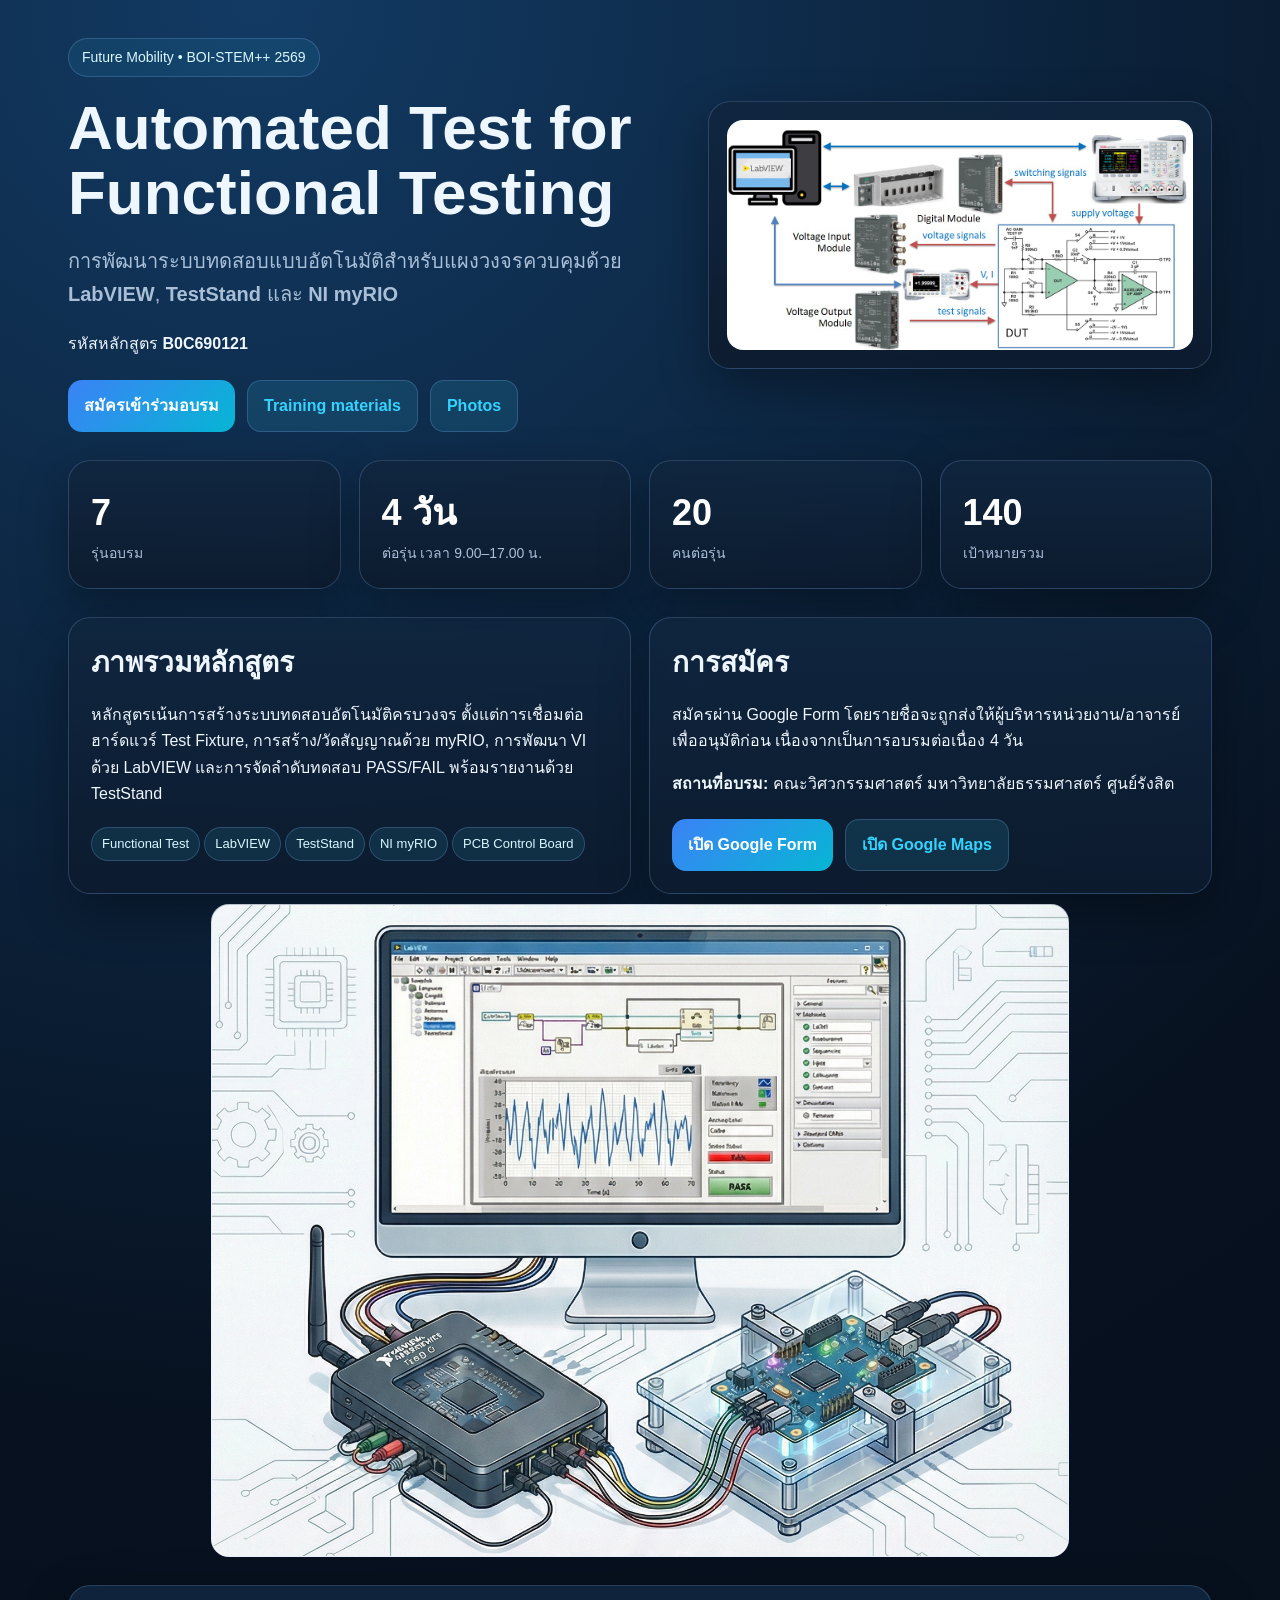
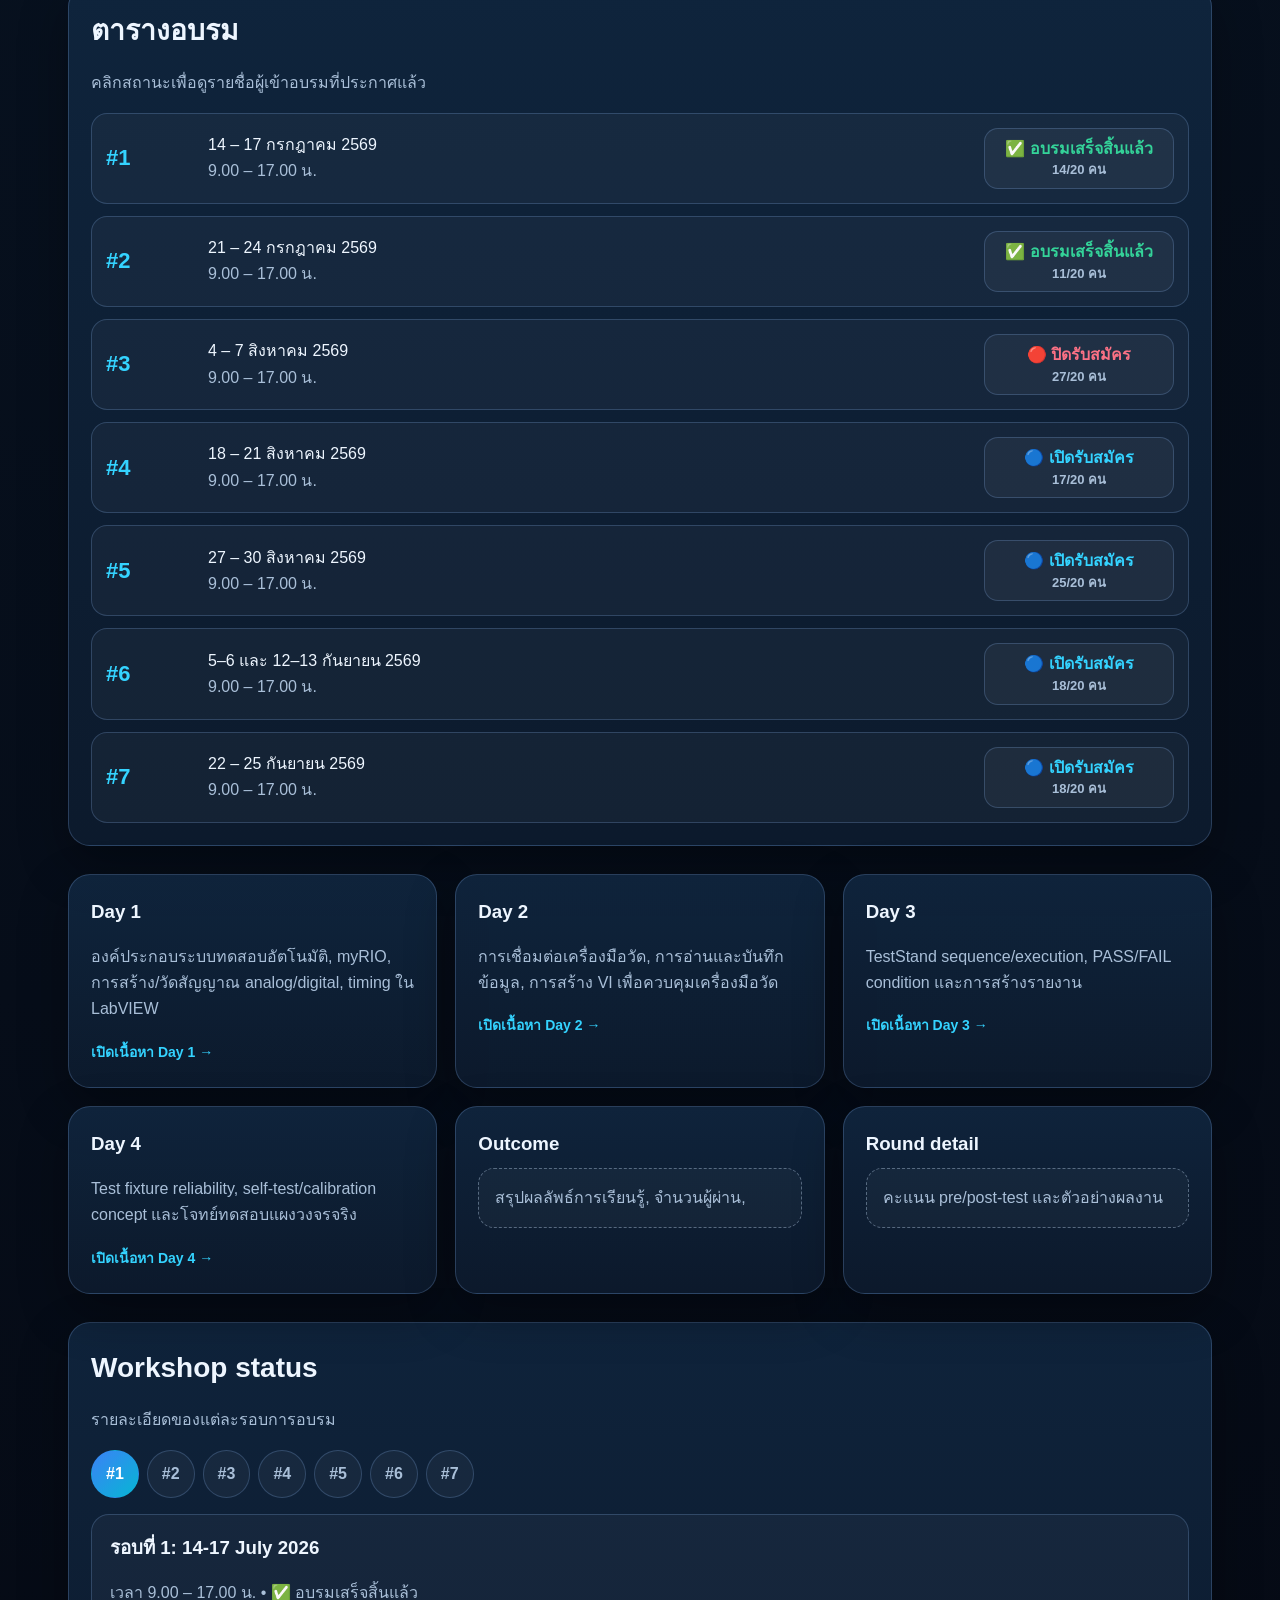
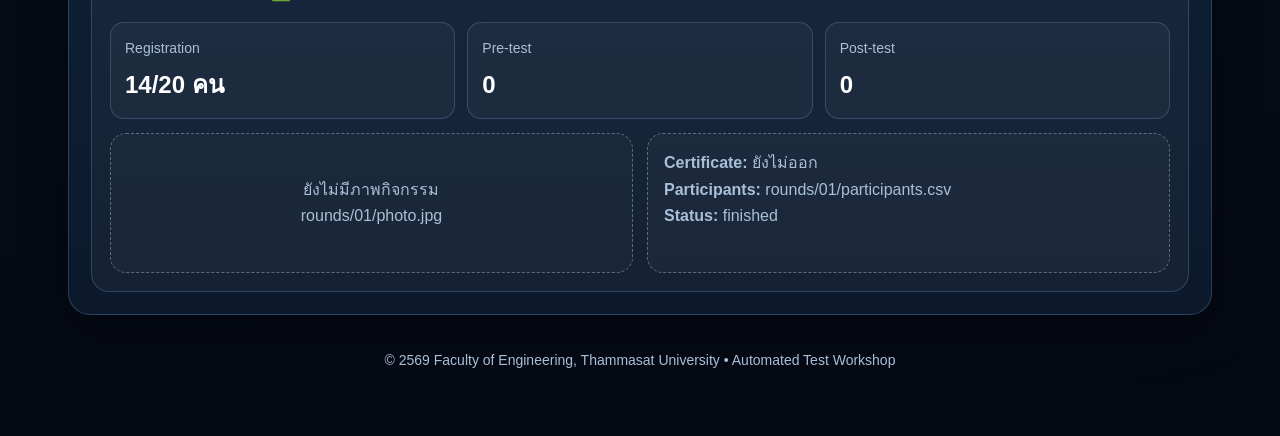
==== index.html @ 7188a6a2 "Update index.html" ====
<!doctype html>
<html lang="th">
<head>
  <meta charset="utf-8" />
  <meta name="viewport" content="width=device-width, initial-scale=1" />
  <title>Automated Test for Functional Testing | Workshop Dashboard</title>
  <meta name="description" content="Dashboard สำหรับรายงานข้อมูลและสถานะกิจกรรมอบรม Development of automated test systems of electronic control boards using LabVIEW, TestStand and myRIO" />
  <style>
    :root{
      --bg:#07111f; --panel:#0d1b2e; --panel2:#10263f; --text:#eef6ff; --muted:#a9bfd8;
      --cyan:#34d3ff; --blue:#3b82f6; --green:#34d399; --yellow:#facc15; --red:#fb7185;
      --line:rgba(148,189,255,.22); --shadow:0 18px 50px rgba(0,0,0,.32); --radius:22px;
    }
    *{box-sizing:border-box} body{margin:0;font-family:"Segoe UI",Tahoma,sans-serif;background:radial-gradient(circle at 20% 0%,#123a63 0,#07111f 38%,#050913 100%);color:var(--text);line-height:1.65}
    a{color:var(--cyan);text-decoration:none} a:hover{text-decoration:underline}
    .wrap{max-width:1180px;margin:auto;padding:28px 18px 64px}.hero{display:grid;grid-template-columns:1.1fr .9fr;gap:24px;align-items:center;margin-top:10px}
    .badge{display:inline-flex;gap:8px;align-items:center;border:1px solid var(--line);background:rgba(52,211,255,.08);border-radius:999px;padding:7px 13px;color:#d9f7ff;font-size:14px}
    h1{font-size:clamp(34px,5vw,62px);line-height:1.05;margin:18px 0 14px}.lead{font-size:20px;color:var(--muted);max-width:760px}.hero-card,.card{background:linear-gradient(180deg,rgba(16,38,63,.92),rgba(13,27,46,.92));border:1px solid var(--line);border-radius:var(--radius);box-shadow:var(--shadow)}
    .hero-card{padding:18px}.hero-card img{width:100%;border-radius:16px;background:white;display:block}.grid{display:grid;gap:18px}.grid-4{grid-template-columns:repeat(4,1fr)}.grid-3{grid-template-columns:repeat(3,1fr)}.grid-2{grid-template-columns:repeat(2,1fr)}
    .section{margin-top:28px}.card{padding:22px}.stat{font-size:36px;font-weight:800;color:white}.label{color:var(--muted);font-size:14px}.tag{display:inline-block;padding:5px 10px;border-radius:999px;background:rgba(52,211,255,.10);border:1px solid var(--line);font-size:13px;color:#d9f7ff;margin:4px 4px 0 0}
    h2{font-size:28px;margin:0 0 14px}h3{margin:0 0 8px}.muted{color:var(--muted)}.btns{display:flex;gap:12px;flex-wrap:wrap;margin-top:22px}.btn{display:inline-flex;align-items:center;gap:8px;padding:12px 16px;border-radius:14px;font-weight:700;border:1px solid var(--line);background:rgba(52,211,255,.12)}.btn.primary{background:linear-gradient(135deg,var(--blue),#06b6d4);color:white;border:0}.btn.disabled{opacity:.55;pointer-events:none}
    table{width:100%;border-collapse:collapse;overflow:hidden;border-radius:16px}th,td{padding:12px 14px;border-bottom:1px solid var(--line);text-align:left;vertical-align:top}th{color:#d9f7ff;background:rgba(52,211,255,.09)}tr:last-child td{border-bottom:0}.status{font-weight:700}.open{color:var(--green)}.soon{color:var(--yellow)}.placeholder{border:1px dashed rgba(169,191,216,.45);border-radius:16px;padding:16px;color:var(--muted);background:rgba(255,255,255,.03)}
    .timeline{display:grid;gap:12px}.round{display:grid;grid-template-columns:88px 1fr auto;gap:14px;align-items:center;padding:14px;border:1px solid var(--line);border-radius:16px;background:rgba(255,255,255,.035)}.round .no{font-size:22px;font-weight:800;color:var(--cyan)}
    .overview-img{width:75%;border-radius:18px;border:1px solid var(--line);background:#fff;display:block;margin:10px auto 18px}.material-card{display:block;color:var(--text);height:100%;transition:.18s ease}.material-card:hover{transform:translateY(-2px);text-decoration:none;border-color:rgba(52,211,255,.55)}.material-card .open-link{font-weight:700;color:var(--cyan);font-size:14px}
    .tabs{margin-top:14px}.tab-buttons{display:flex;gap:8px;flex-wrap:wrap;margin-bottom:16px}.tab-buttons label{cursor:pointer;padding:10px 14px;border:1px solid var(--line);border-radius:999px;background:rgba(255,255,255,.04);font-weight:700;color:var(--muted)}.tab-panel{display:none;border:1px solid var(--line);border-radius:18px;padding:18px;background:rgba(255,255,255,.035)}.tabs input{position:absolute;opacity:0;pointer-events:none}.tabs input:nth-of-type(1):checked~.tab-buttons label:nth-child(1),.tabs input:nth-of-type(2):checked~.tab-buttons label:nth-child(2),.tabs input:nth-of-type(3):checked~.tab-buttons label:nth-child(3),.tabs input:nth-of-type(4):checked~.tab-buttons label:nth-child(4),.tabs input:nth-of-type(5):checked~.tab-buttons label:nth-child(5),.tabs input:nth-of-type(6):checked~.tab-buttons label:nth-child(6),.tabs input:nth-of-type(7):checked~.tab-buttons label:nth-child(7){background:linear-gradient(135deg,var(--blue),#06b6d4);color:white;border-color:transparent}.tabs input:nth-of-type(1):checked~.tab-content .tab-panel:nth-child(1),.tabs input:nth-of-type(2):checked~.tab-content .tab-panel:nth-child(2),.tabs input:nth-of-type(3):checked~.tab-content .tab-panel:nth-child(3),.tabs input:nth-of-type(4):checked~.tab-content .tab-panel:nth-child(4),.tabs input:nth-of-type(5):checked~.tab-content .tab-panel:nth-child(5),.tabs input:nth-of-type(6):checked~.tab-content .tab-panel:nth-child(6),.tabs input:nth-of-type(7):checked~.tab-content .tab-panel:nth-child(7){display:block}.round-media{display:grid;grid-template-columns:1fr 1fr;gap:14px;margin-top:14px}.photo-slot{min-height:140px;border:1px dashed rgba(169,191,216,.45);border-radius:16px;display:flex;align-items:center;justify-content:center;color:var(--muted);background:rgba(255,255,255,.025);text-align:center;padding:12px}@media(max-width:900px){.round-media{grid-template-columns:1fr}}
    footer{margin-top:34px;color:var(--muted);font-size:14px;text-align:center}@media(max-width:900px){.hero,.grid-4,.grid-3,.grid-2{grid-template-columns:1fr}.round{grid-template-columns:1fr}.wrap{padding:18px 14px 48px}}
    .status.clickable{
      cursor:pointer;
      text-decoration:underline;
    }
    .modal{
      display:none;
      position:fixed;
      inset:0;
      background:rgba(0,0,0,.65);
      z-index:9999;
    }
    .modal.show{
      display:flex;
      justify-content:center;
      align-items:center;
    }
    .modal-content{
      width:min(900px,92vw);
      max-height:85vh;
      overflow:auto;
      background:#fff;
      color:#222;
      border-radius:16px;
      padding:24px;
    }
    .modal-close{
      float:right;
      cursor:pointer;
      font-size:28px;
      font-weight:bold;
    }
    #nameTable table{
      width:100%;
      border-collapse:collapse;
    }
    #nameTable th,
    #nameTable td{
      border:1px solid #ddd;
      padding:8px;
    }

    /* ==============================================================
       SECTION: Training schedule status badges
       ============================================================== */
    .schedule-status{
      min-width:190px;
      border:1px solid var(--line);
      border-radius:14px;
      padding:9px 13px;
      background:rgba(255,255,255,.045);
      text-align:center;
      line-height:1.35;
      transition:transform .18s ease,border-color .18s ease,background .18s ease;
    }
    .schedule-status.clickable{
      cursor:pointer;
      text-decoration:none;
    }
    .schedule-status.clickable:hover,
    .schedule-status.clickable:focus-visible{
      transform:translateY(-1px);
      border-color:rgba(52,211,255,.65);
      background:rgba(52,211,255,.09);
      outline:none;
    }
    .schedule-status .status-main{
      display:block;
      font-weight:800;
    }
    .schedule-status .status-count{
      display:block;
      margin-top:2px;
      color:var(--muted);
      font-size:13px;
      font-weight:600;
    }
    .schedule-status[data-status="confirmed"] .status-main{color:var(--green)}
    .schedule-status[data-status="waiting"] .status-main{color:var(--yellow)}
    .schedule-status[data-status="open"] .status-main{color:var(--cyan)}
    .schedule-status[data-status="closed"] .status-main{color:var(--red)}

    /* ==============================================================
       SECTION: Participant list modal
       ============================================================== */
    body.modal-open{overflow:hidden}
    .modal{
      padding:20px;
      backdrop-filter:blur(4px);
    }
    .modal.show{animation:modalFadeIn .16s ease-out}
    .modal-content{
      position:relative;
      width:min(960px,96vw);
      max-height:88vh;
      padding:26px;
      box-shadow:0 24px 70px rgba(0,0,0,.45);
    }
    .modal-close{
      position:absolute;
      top:12px;
      right:18px;
      float:none;
      width:40px;
      height:40px;
      border:0;
      border-radius:50%;
      background:transparent;
      color:#243447;
      line-height:1;
    }
    .modal-close:hover,
    .modal-close:focus-visible{
      background:#edf2f7;
      outline:none;
    }
    .modal-subtitle{
      margin:-8px 50px 18px 0;
      color:#5f6f82;
    }
    .modal-toolbar{
      display:flex;
      justify-content:space-between;
      align-items:center;
      gap:14px;
      margin:0 0 16px;
      flex-wrap:wrap;
    }
    .participant-count{
      font-weight:800;
      color:#17324d;
    }
    #nameSearch{
      width:min(320px,100%);
      border:1px solid #cbd5e1;
      border-radius:10px;
      padding:10px 12px;
      font:inherit;
    }
    #nameSearch:focus{
      border-color:#0ea5e9;
      outline:3px solid rgba(14,165,233,.16);
    }
    .table-scroll{
      overflow:auto;
      border:1px solid #dbe3ec;
      border-radius:12px;
    }
    #nameTable table{min-width:620px}
    #nameTable th{
      position:sticky;
      top:0;
      z-index:1;
      color:#17324d;
      background:#eaf5fb;
    }
    #nameTable tbody tr:nth-child(even){background:#f8fafc}
    #nameTable tbody tr:hover{background:#eef8fd}
    .empty-message,
    .error-message{
      padding:22px;
      border-radius:12px;
      text-align:center;
    }
    .empty-message{background:#f8fafc;color:#64748b}
    .error-message{background:#fff7ed;color:#9a3412}
    .loading-message{padding:24px;text-align:center;color:#64748b}

    @keyframes modalFadeIn{
      from{opacity:0}
      to{opacity:1}
    }

    @media(max-width:900px){
      .schedule-status{min-width:0;width:100%;text-align:left}
      .modal{padding:10px}
      .modal-content{padding:22px 16px}
    }


    /* ==============================================================
       SECTION: Dynamic round summary
       ============================================================== */
    .round-photo{
      width:100%;
      min-height:220px;
      max-height:360px;
      object-fit:cover;
      border-radius:16px;
      border:1px solid var(--line);
      background:rgba(255,255,255,.03);
      display:block;
    }
    .round-photo[hidden]{display:none}
    .summary-metrics{
      display:grid;
      grid-template-columns:repeat(3,1fr);
      gap:12px;
      margin-top:14px;
    }
    .summary-metric{
      padding:14px;
      border:1px solid var(--line);
      border-radius:14px;
      background:rgba(255,255,255,.035);
    }
    .summary-metric .value{
      margin-top:4px;
      font-size:24px;
      font-weight:800;
      color:#fff;
    }
    .summary-note{
      margin-top:14px;
    }
    @media(max-width:700px){
      .summary-metrics{grid-template-columns:1fr}
    }

  </style>
</head>
<body>
  <main class="wrap">
    <!-- SECTION: Hero / Header and primary navigation -->
    <section class="hero">
      <div>
        <span class="badge">Future Mobility • BOI-STEM++ 2569</span>
        <h1>Automated Test for Functional Testing</h1>
        <p class="lead">การพัฒนาระบบทดสอบแบบอัตโนมัติสำหรับแผงวงจรควบคุมด้วย <b>LabVIEW</b>, <b>TestStand</b> และ <b>NI myRIO</b></p> รหัสหลักสูตร <b>B0C690121</b>
        <div class="btns">
          <a class="btn primary" href="#apply">สมัครเข้าร่วมอบรม</a>
          <a class="btn" href="#training-materials">Training materials</a>
          <a class="btn" href="photos/">Photos</a>
        </div>
      </div>
      <div class="hero-card">
        <img src="images/FCT_problem.jpg" alt="FCT problem overview: LabVIEW, NI myRIO, DUT and FCT interface" />
      </div>
    </section>

    <!-- SECTION: Key statistics summary -->
    <section class="section grid grid-4">
      <div class="card"><div class="stat">7</div><div class="label">รุ่นอบรม</div></div>
      <div class="card"><div class="stat">4 วัน</div><div class="label">ต่อรุ่น เวลา 9.00–17.00 น.</div></div>
      <div class="card"><div class="stat">20</div><div class="label">คนต่อรุ่น</div></div>
      <div class="card"><div class="stat">140</div><div class="label">เป้าหมายรวม</div></div>
    </section>

    <!-- SECTION: Course overview and application information -->
    <section class="section grid grid-2">
      <div class="card">
        <h2>ภาพรวมหลักสูตร</h2>
        <p>หลักสูตรเน้นการสร้างระบบทดสอบอัตโนมัติครบวงจร ตั้งแต่การเชื่อมต่อฮาร์ดแวร์ Test Fixture, การสร้าง/วัดสัญญาณด้วย myRIO, การพัฒนา VI ด้วย LabVIEW และการจัดลำดับทดสอบ PASS/FAIL พร้อมรายงานด้วย TestStand</p>
        <span class="tag">Functional Test</span><span class="tag">LabVIEW</span><span class="tag">TestStand</span><span class="tag">NI myRIO</span><span class="tag">PCB Control Board</span>
      </div>
      <div class="card" id="apply">
        <h2>การสมัคร</h2>
        <p>สมัครผ่าน Google Form โดยรายชื่อจะถูกส่งให้ผู้บริหารหน่วยงาน/อาจารย์เพื่ออนุมัติก่อน เนื่องจากเป็นการอบรมต่อเนื่อง 4 วัน</p>
        <p><b>สถานที่อบรม:</b> คณะวิศวกรรมศาสตร์ มหาวิทยาลัยธรรมศาสตร์ ศูนย์รังสิต</p>
        <div class="btns">
          <a class="btn primary" href="https://forms.gle/2fZMSc5xiRbo1u4k8" target="_blank" rel="noopener">เปิด Google Form</a>
          <a class="btn" href="https://maps.app.goo.gl/39AQxayLcaCgLPiHA" target="_blank" rel="noopener">เปิด Google Maps</a>
        </div>
      </div>
    </section>
    
    <img class="overview-img" src="images/overview.png" alt="ภาพรวมระบบทดสอบอัตโนมัติด้วย LabVIEW, myRIO และ test fixture" />

    <!-- SECTION: Training schedule -->
    <section class="section card" id="schedule">
      <h2>ตารางอบรม</h2>
      <p class="muted">คลิกสถานะเพื่อดูรายชื่อผู้เข้าอบรมที่ประกาศแล้ว</p>

      <div class="timeline">
        <div class="round">
          <div class="no">#1</div>
          <div>
            14 – 17 กรกฎาคม 2569<br>
            <span class="muted">9.00 – 17.00 น.</span>
          </div>
          <div class="schedule-status clickable"
               role="button"
               tabindex="0"
               data-round="01"
               data-status="confirmed"
               aria-label="ดูรายชื่อผู้เข้าอบรม รุ่นที่ 1">
          </div>
        </div>

        <div class="round">
          <div class="no">#2</div>
          <div>
            21 – 24 กรกฎาคม 2569<br>
            <span class="muted">9.00 – 17.00 น.</span>
          </div>
          <div class="schedule-status clickable"
               role="button"
               tabindex="0"
               data-round="02"
               data-status="confirmed"
               aria-label="ดูรายชื่อผู้เข้าอบรม รุ่นที่ 2">
          </div>
        </div>

        <div class="round">
          <div class="no">#3</div>
          <div>
            4 – 7 สิงหาคม 2569<br>
            <span class="muted">9.00 – 17.00 น.</span>
          </div>
          <div class="schedule-status clickable"
               role="button"
               tabindex="0"
               data-round="03"
               data-status="closed"
               aria-label="ดูรายชื่อผู้เข้าอบรม รุ่นที่ 3">
          </div>
        </div>

        <div class="round">
          <div class="no">#4</div>
          <div>
            18 – 21 สิงหาคม 2569<br>
            <span class="muted">9.00 – 17.00 น.</span>
          </div>
          <div class="schedule-status clickable"
               role="button"
               tabindex="0"
               data-round="04"
               data-status="open"
               aria-label="ดูรายชื่อผู้เข้าอบรม รุ่นที่ 4">
          </div>
        </div>

        <div class="round">
          <div class="no">#5</div>
          <div>
            27 – 30 สิงหาคม 2569<br>
            <span class="muted">9.00 – 17.00 น.</span>
          </div>
          <div class="schedule-status clickable"
               role="button"
               tabindex="0"
               data-round="05"
               data-status="open"
               aria-label="ดูรายชื่อผู้เข้าอบรม รุ่นที่ 5">
          </div>
        </div>

        <div class="round">
          <div class="no">#6</div>
          <div>
            5–6 และ 12–13 กันยายน 2569<br>
            <span class="muted">9.00 – 17.00 น.</span>
          </div>
          <div class="schedule-status clickable"
               role="button"
               tabindex="0"
               data-round="06"
               data-status="open"
               aria-label="ดูรายชื่อผู้เข้าอบรม รุ่นที่ 6">
          </div>
        </div>

        <div class="round">
          <div class="no">#7</div>
          <div>
            22 – 25 กันยายน 2569<br>
            <span class="muted">9.00 – 17.00 น.</span>
          </div>
          <div class="schedule-status clickable"
               role="button"
               tabindex="0"
               data-round="07"
               data-status="open"
               aria-label="ดูรายชื่อผู้เข้าอบรม รุ่นที่ 7">
          </div>
        </div>
      </div>
    </section>

    <!-- SECTION: Training materials links; each card links to Quarto Revealjs HTML -->
    <section class="section grid grid-3" id="training-materials">
      <a class="card material-card" href="training_materials/Day_01_content.html"><h3>Day 1</h3><p class="muted">องค์ประกอบระบบทดสอบอัตโนมัติ, myRIO, การสร้าง/วัดสัญญาณ analog/digital, timing ใน LabVIEW</p><span class="open-link">เปิดเนื้อหา Day 1 →</span></a>
      <a class="card material-card" href="training_materials/Day_02_content.html"><h3>Day 2</h3><p class="muted">การเชื่อมต่อเครื่องมือวัด, การอ่านและบันทึกข้อมูล, การสร้าง VI เพื่อควบคุมเครื่องมือวัด</p><span class="open-link">เปิดเนื้อหา Day 2 →</span></a>
      <a class="card material-card" href="training_materials/Day_03_content.html"><h3>Day 3</h3><p class="muted">TestStand sequence/execution, PASS/FAIL condition และการสร้างรายงาน</p><span class="open-link">เปิดเนื้อหา Day 3 →</span></a>
      <a class="card material-card" href="training_materials/Day_04_content.html"><h3>Day 4</h3><p class="muted">Test fixture reliability, self-test/calibration concept และโจทย์ทดสอบแผงวงจรจริง</p><span class="open-link">เปิดเนื้อหา Day 4 →</span></a>
      <div class="card"><h3>Outcome</h3><div class="placeholder">สรุปผลลัพธ์การเรียนรู้, จำนวนผู้ผ่าน, </div></div>
      <div class="card"><h3>Round detail</h3><div class="placeholder">คะแนน pre/post-test และตัวอย่างผลงาน</div></div>
    </section>

    <!-- SECTION: Workshop status tabs; future JS can populate each round from data/*.json -->
    <section class="section card" id="workshop-status">
      <h2>Workshop status</h2>
      <p class="muted">รายละเอียดของแต่ละรอบการอบรม</p>
      <div class="tabs">
        <input type="radio" name="round-tabs" id="round-1" checked />
        <input type="radio" name="round-tabs" id="round-2"  />
        <input type="radio" name="round-tabs" id="round-3"  />
        <input type="radio" name="round-tabs" id="round-4"  />
        <input type="radio" name="round-tabs" id="round-5"  />
        <input type="radio" name="round-tabs" id="round-6"  />
        <input type="radio" name="round-tabs" id="round-7"  />
        <div class="tab-buttons">
          <label for="round-1">#1</label>
          <label for="round-2">#2</label>
          <label for="round-3">#3</label>
          <label for="round-4">#4</label>
          <label for="round-5">#5</label>
          <label for="round-6">#6</label>
          <label for="round-7">#7</label>
        </div>
        <div class="tab-content">
          <div class="tab-panel" id="round-1-panel">
            <h3>รอบที่ 1: 14 – 17 กรกฎาคม 2569</h3>
            <p class="muted">เวลา 9.00 – 17.00 น. • สถานะและผลลัพธ์จะอัพเดทหลังจบการอบรม</p>
            <div class="grid grid-3">
              <div><div class="label">Registration</div><div class="status soon">รอข้อมูล</div></div>
              <div><div class="label">Participants</div><div class="status soon">รอข้อมูล</div></div>
              <div><div class="label">Outcome</div><div class="status soon">รอข้อมูล</div></div>
            </div>
            <div class="round-media">
              <div class="photo-slot">พื้นที่สำหรับรูปกิจกรรม<br>photos/round1/</div>
              <div class="placeholder">สรุปผลการอบรม คะแนน pre/post-test ตัวอย่างผลงาน และข้อเสนอแนะของผู้เข้าอบรม</div>
            </div>
          </div><div class="tab-panel" id="round-2-panel">
            <h3>รอบที่ 2: 21 – 24 กรกฎาคม 2569</h3>
            <p class="muted">เวลา 9.00 – 17.00 น. • สถานะและผลลัพธ์จะอัพเดทหลังจบการอบรม</p>
            <div class="grid grid-3">
              <div><div class="label">Registration</div><div class="status soon">รอข้อมูล</div></div>
              <div><div class="label">Participants</div><div class="status soon">รอข้อมูล</div></div>
              <div><div class="label">Outcome</div><div class="status soon">รอข้อมูล</div></div>
            </div>
            <div class="round-media">
              <div class="photo-slot">พื้นที่สำหรับรูปกิจกรรม<br>photos/round2/</div>
              <div class="placeholder">สรุปผลการอบรม คะแนน pre/post-test ตัวอย่างผลงาน และข้อเสนอแนะของผู้เข้าอบรม</div>
            </div>
          </div><div class="tab-panel" id="round-3-panel">
            <h3>รอบที่ 3: 4 – 7 สิงหาคม 2569</h3>
            <p class="muted">เวลา 9.00 – 17.00 น. • สถานะและผลลัพธ์จะอัพเดทหลังจบการอบรม</p>
            <div class="grid grid-3">
              <div><div class="label">Registration</div><div class="status soon">รอข้อมูล</div></div>
              <div><div class="label">Participants</div><div class="status soon">รอข้อมูล</div></div>
              <div><div class="label">Outcome</div><div class="status soon">รอข้อมูล</div></div>
            </div>
            <div class="round-media">
              <div class="photo-slot">พื้นที่สำหรับรูปกิจกรรม<br>photos/round3/</div>
              <div class="placeholder">สรุปผลการอบรม คะแนน pre/post-test ตัวอย่างผลงาน และข้อเสนอแนะของผู้เข้าอบรม</div>
            </div>
          </div><div class="tab-panel" id="round-4-panel">
            <h3>รอบที่ 4: 18 – 21 สิงหาคม 2569</h3>
            <p class="muted">เวลา 9.00 – 17.00 น. • สถานะและผลลัพธ์จะอัพเดทหลังจบการอบรม</p>
            <div class="grid grid-3">
              <div><div class="label">Registration</div><div class="status soon">รอข้อมูล</div></div>
              <div><div class="label">Participants</div><div class="status soon">รอข้อมูล</div></div>
              <div><div class="label">Outcome</div><div class="status soon">รอข้อมูล</div></div>
            </div>
            <div class="round-media">
              <div class="photo-slot">พื้นที่สำหรับรูปกิจกรรม<br>photos/round4/</div>
              <div class="placeholder">สรุปผลการอบรม คะแนน pre/post-test ตัวอย่างผลงาน และข้อเสนอแนะของผู้เข้าอบรม</div>
            </div>
          </div><div class="tab-panel" id="round-5-panel">
            <h3>รอบที่ 5: 27 – 30 สิงหาคม 2569</h3>
            <p class="muted">เวลา 9.00 – 17.00 น. • สถานะและผลลัพธ์จะอัพเดทหลังจบการอบรม</p>
            <div class="grid grid-3">
              <div><div class="label">Registration</div><div class="status soon">รอข้อมูล</div></div>
              <div><div class="label">Participants</div><div class="status soon">รอข้อมูล</div></div>
              <div><div class="label">Outcome</div><div class="status soon">รอข้อมูล</div></div>
            </div>
            <div class="round-media">
              <div class="photo-slot">พื้นที่สำหรับรูปกิจกรรม<br>photos/round5/</div>
              <div class="placeholder">สรุปผลการอบรม คะแนน pre/post-test ตัวอย่างผลงาน และข้อเสนอแนะของผู้เข้าอบรม</div>
            </div>
          </div><div class="tab-panel" id="round-6-panel">
            <h3>รอบที่ 6: 5-6/12-13 กันยายน 2569</h3>
            <p class="muted">เวลา 9.00 – 17.00 น. • สถานะและผลลัพธ์จะอัพเดทหลังจบการอบรม</p>
            <div class="grid grid-3">
              <div><div class="label">Registration</div><div class="status soon">รอข้อมูล</div></div>
              <div><div class="label">Participants</div><div class="status soon">รอข้อมูล</div></div>
              <div><div class="label">Outcome</div><div class="status soon">รอข้อมูล</div></div>
            </div>
            <div class="round-media">
              <div class="photo-slot">พื้นที่สำหรับรูปกิจกรรม<br>photos/round6/</div>
              <div class="placeholder">สรุปผลการอบรม คะแนน pre/post-test ตัวอย่างผลงาน และข้อเสนอแนะของผู้เข้าอบรม</div>
            </div>
          </div><div class="tab-panel" id="round-7-panel">
            <h3>รอบที่ 7: 22 – 25 กันยายน 2569</h3>
            <p class="muted">เวลา 9.00 – 17.00 น. • สถานะและผลลัพธ์จะอัพเดทหลังจบการอบรม</p>
            <div class="grid grid-3">
              <div><div class="label">Registration</div><div class="status soon">รอข้อมูล</div></div>
              <div><div class="label">Participants</div><div class="status soon">รอข้อมูล</div></div>
              <div><div class="label">Outcome</div><div class="status soon">รอข้อมูล</div></div>
            </div>
            <div class="round-media">
              <div class="photo-slot">พื้นที่สำหรับรูปกิจกรรม<br>photos/round7/</div>
              <div class="placeholder">สรุปผลการอบรม คะแนน pre/post-test ตัวอย่างผลงาน และข้อเสนอแนะของผู้เข้าอบรม</div>
            </div>
          </div>
        </div>
      </div>
    </section>

    <!-- SECTION: Footer -->
    <footer>© 2569 Faculty of Engineering, Thammasat University • Automated Test Workshop</footer>
  </main>

  <!-- SECTION: Participant list popup -->
  <div id="nameModal"
       class="modal"
       role="dialog"
       aria-modal="true"
       aria-labelledby="popupTitle"
       aria-hidden="true">

    <div class="modal-content">
      <button class="modal-close"
              type="button"
              aria-label="ปิดหน้าต่าง">&times;</button>

      <h2 id="popupTitle">รายชื่อผู้เข้าอบรม</h2>
      <p id="popupSubtitle" class="modal-subtitle"></p>

      <div id="nameTable" aria-live="polite">
        <div class="loading-message">กำลังโหลดข้อมูล...</div>
      </div>
    </div>
  </div>


  <!-- SECTION: JavaScript -->
  <script>
    "use strict";

    // ==============================================================
    // Configuration
    // ==============================================================
    const ROUND_IDS = ["01", "02", "03", "04", "05", "06", "07"];

    const STATUS_CONFIG = {
      finished:  { icon: "✅", text: "อบรมเสร็จสิ้นแล้ว", cssClass: "confirmed" },
      confirmed: { icon: "🟢", text: "ยืนยันรายชื่อแล้ว", cssClass: "confirmed" },
      waiting:   { icon: "🟡", text: "รอเปิดอบรม", cssClass: "waiting" },
      open:      { icon: "🔵", text: "เปิดรับสมัคร", cssClass: "open" },
      closed:    { icon: "🔴", text: "ปิดรับสมัคร", cssClass: "closed" }
    };

    const FALLBACK_DATES = {
      "01": "14 – 17 กรกฎาคม 2569",
      "02": "21 – 24 กรกฎาคม 2569",
      "03": "4 – 7 สิงหาคม 2569",
      "04": "18 – 21 สิงหาคม 2569",
      "05": "27 – 30 สิงหาคม 2569",
      "06": "5–6 และ 12–13 กันยายน 2569",
      "07": "22 – 25 กันยายน 2569"
    };

    const modal = document.getElementById("nameModal");
    const modalCloseButton = modal.querySelector(".modal-close");
    const popupTitle = document.getElementById("popupTitle");
    const popupSubtitle = document.getElementById("popupSubtitle");
    const nameTable = document.getElementById("nameTable");

    const summaryCache = new Map();
    const participantCache = new Map();
    let lastFocusedElement = null;

    // ==============================================================
    // General helpers
    // ==============================================================
    function roundPath(round, fileName) {
      return `rounds/${round}/${fileName}`;
    }

    function escapeHTML(value) {
      return String(value ?? "")
        .replaceAll("&", "&amp;")
        .replaceAll("<", "&lt;")
        .replaceAll(">", "&gt;")
        .replaceAll('"', "&quot;")
        .replaceAll("'", "&#039;");
    }

    function formatRoundNumber(round) {
      return Number.parseInt(round, 10);
    }

    function getStatusConfig(status) {
      return STATUS_CONFIG[status] ?? STATUS_CONFIG.waiting;
    }

    // ==============================================================
    // Data loading
    // ==============================================================
    async function loadSummary(round) {
      if (summaryCache.has(round)) {
        return summaryCache.get(round);
      }

      const filePath = roundPath(round, "summary.json");
      const response = await fetch(filePath, { cache: "no-store" });

      if (!response.ok) {
        throw new Error(`ไม่พบไฟล์ ${filePath}`);
      }

      const summary = await response.json();
      summaryCache.set(round, summary);
      return summary;
    }

    function parseCSV(csvText) {
      const rows = [];
      let row = [];
      let field = "";
      let insideQuotes = false;

      for (let index = 0; index < csvText.length; index += 1) {
        const character = csvText[index];
        const nextCharacter = csvText[index + 1];

        if (character === '"') {
          if (insideQuotes && nextCharacter === '"') {
            field += '"';
            index += 1;
          } else {
            insideQuotes = !insideQuotes;
          }
        } else if (character === "," && !insideQuotes) {
          row.push(field.trim());
          field = "";
        } else if ((character === "\n" || character === "\r") && !insideQuotes) {
          if (character === "\r" && nextCharacter === "\n") {
            index += 1;
          }

          row.push(field.trim());

          if (row.some(cell => cell !== "")) {
            rows.push(row);
          }

          row = [];
          field = "";
        } else {
          field += character;
        }
      }

      row.push(field.trim());

      if (row.some(cell => cell !== "")) {
        rows.push(row);
      }

      return rows;
    }

    async function loadParticipants(round, summary) {
      if (participantCache.has(round)) {
        return participantCache.get(round);
      }

      const participantFile = summary?.participants || "participants.csv";
      const filePath = roundPath(round, participantFile);
      const response = await fetch(filePath, { cache: "no-store" });

      if (!response.ok) {
        throw new Error(`ไม่พบไฟล์ ${filePath}`);
      }

      const csvText = await response.text();
      const rows = parseCSV(csvText.replace(/^\uFEFF/, ""));

      if (rows.length === 0) {
        throw new Error("ไฟล์รายชื่อไม่มีข้อมูล");
      }

      participantCache.set(round, rows);
      return rows;
    }

    // ==============================================================
    // Schedule
    // ==============================================================
    function renderScheduleStatus(statusElement, summary = null) {
      const statusName = summary?.status || statusElement.dataset.status || "waiting";
      const status = getStatusConfig(statusName);
      const registered = Number.isFinite(Number(summary?.registered))
        ? Number(summary.registered)
        : null;
      const capacity = Number.isFinite(Number(summary?.capacity))
        ? Number(summary.capacity)
        : null;

      statusElement.dataset.status = status.cssClass;

      const countMarkup = registered !== null && capacity !== null
        ? `<span class="status-count">${registered}/${capacity} คน</span>`
        : "";

      statusElement.innerHTML = `
        <span class="status-main">${status.icon} ${status.text}</span>
        ${countMarkup}
      `;

      const canOpenParticipants = Boolean(summary?.participants);

      statusElement.classList.toggle("clickable", canOpenParticipants);
      statusElement.tabIndex = canOpenParticipants ? 0 : -1;

      if (canOpenParticipants) {
        statusElement.setAttribute(
          "aria-label",
          `ดูรายชื่อผู้เข้าอบรม รุ่นที่ ${formatRoundNumber(statusElement.dataset.round)}`
        );
      } else {
        statusElement.removeAttribute("role");
        statusElement.removeAttribute("aria-label");
      }
    }

    async function initializeScheduleRound(statusElement) {
      const round = statusElement.dataset.round;
      renderScheduleStatus(statusElement);

      try {
        const summary = await loadSummary(round);
        renderScheduleStatus(statusElement, summary);
      } catch (error) {
        console.info(error.message);
      }
    }

    // ==============================================================
    // Workshop status panels
    // ==============================================================
    function renderMetric(label, value) {
      return `
        <div class="summary-metric">
          <div class="label">${escapeHTML(label)}</div>
          <div class="value">${escapeHTML(value)}</div>
        </div>
      `;
    }

    function renderWorkshopPanel(round, summary) {
      const panel = document.getElementById(`round-${formatRoundNumber(round)}-panel`);

      if (!panel) {
        return;
      }

      const status = getStatusConfig(summary.status);
      const date = summary.date || FALLBACK_DATES[round];
      const registered = summary.registered ?? "–";
      const capacity = summary.capacity ?? "–";
      const preTest = summary.pre_test ?? "–";
      const postTest = summary.post_test ?? "–";
      const certificate = summary.certificate ? "พร้อมออก" : "ยังไม่ออก";
      const photoFile = summary.photo || "photo.jpg";
      const photoPath = roundPath(round, photoFile);

      panel.innerHTML = `
        <h3>รอบที่ ${formatRoundNumber(round)}: ${escapeHTML(date)}</h3>
        <p class="muted">
          เวลา 9.00 – 17.00 น. • ${status.icon} ${escapeHTML(status.text)}
        </p>

        <div class="summary-metrics">
          ${renderMetric("Registration", `${registered}/${capacity} คน`)}
          ${renderMetric("Pre-test", preTest)}
          ${renderMetric("Post-test", postTest)}
        </div>

        <div class="round-media">
          <div>
            <img class="round-photo"
                 src="${escapeHTML(photoPath)}"
                 alt="ภาพกิจกรรมอบรม รุ่นที่ ${formatRoundNumber(round)}">
            <div class="photo-slot" hidden>
              ยังไม่มีภาพกิจกรรม<br>${escapeHTML(photoPath)}
            </div>
          </div>

          <div class="placeholder">
            <b>Certificate:</b> ${escapeHTML(certificate)}<br>
            <b>Participants:</b>
            ${summary.participants
              ? escapeHTML(roundPath(round, summary.participants))
              : "ยังไม่มีข้อมูล"}<br>
            <b>Status:</b> ${escapeHTML(summary.status || "waiting")}
          </div>
        </div>
      `;

      const image = panel.querySelector(".round-photo");
      const photoFallback = panel.querySelector(".photo-slot");

      image.addEventListener("error", () => {
        image.hidden = true;
        photoFallback.hidden = false;
      });
    }

    function renderWorkshopFallback(round) {
      const panel = document.getElementById(`round-${formatRoundNumber(round)}-panel`);

      if (!panel) {
        return;
      }

      panel.innerHTML = `
        <h3>รอบที่ ${formatRoundNumber(round)}: ${escapeHTML(FALLBACK_DATES[round])}</h3>
        <p class="muted">เวลา 9.00 – 17.00 น.</p>
        <div class="placeholder">
          ยังไม่มีข้อมูลใน rounds/${round}/summary.json
        </div>
      `;
    }

    async function initializeWorkshopPanel(round) {
      try {
        const summary = await loadSummary(round);
        renderWorkshopPanel(round, summary);
      } catch (error) {
        console.info(error.message);
        renderWorkshopFallback(round);
      }
    }

    // ==============================================================
    // Participant table
    // ==============================================================
    function renderParticipantTable(rows, summary) {
      const header = rows[0];
      const participants = rows.slice(1);

      const headerHTML = header
        .map(column => `<th scope="col">${escapeHTML(column)}</th>`)
        .join("");

      const bodyHTML = participants
        .map(row => {
          const normalizedRow = header.map((_, columnIndex) => row[columnIndex] ?? "");
          const cells = normalizedRow
            .map(cell => `<td>${escapeHTML(cell)}</td>`)
            .join("");

          return `<tr>${cells}</tr>`;
        })
        .join("");

      const registered = summary?.registered ?? participants.length;
      const capacity = summary?.capacity ?? "–";

      nameTable.innerHTML = `
        <div class="modal-toolbar">
          <div class="participant-count">
            จำนวนผู้เข้าอบรม ${escapeHTML(registered)}/${escapeHTML(capacity)} คน
          </div>

          <input id="nameSearch"
                 type="search"
                 placeholder="ค้นหาชื่อหรือหน่วยงาน"
                 aria-label="ค้นหารายชื่อผู้เข้าอบรม">
        </div>

        <div class="table-scroll">
          <table>
            <thead><tr>${headerHTML}</tr></thead>
            <tbody>${bodyHTML}</tbody>
          </table>
        </div>
      `;

      const searchInput = document.getElementById("nameSearch");

      searchInput.addEventListener("input", event => {
        const keyword = event.target.value.trim().toLowerCase();

        nameTable.querySelectorAll("tbody tr").forEach(row => {
          row.hidden = !row.textContent.toLowerCase().includes(keyword);
        });
      });

      searchInput.focus();
    }

    // ==============================================================
    // Modal
    // ==============================================================
    function openModal() {
      lastFocusedElement = document.activeElement;
      modal.classList.add("show");
      modal.setAttribute("aria-hidden", "false");
      document.body.classList.add("modal-open");
    }

    function closeModal() {
      modal.classList.remove("show");
      modal.setAttribute("aria-hidden", "true");
      document.body.classList.remove("modal-open");

      if (lastFocusedElement instanceof HTMLElement) {
        lastFocusedElement.focus();
      }
    }

    async function showNameList(statusElement) {
      const round = statusElement.dataset.round;

      popupTitle.textContent = `รายชื่อผู้เข้าอบรม รุ่นที่ ${formatRoundNumber(round)}`;
      popupSubtitle.textContent = `ข้อมูลจาก rounds/${round}/`;
      nameTable.innerHTML = '<div class="loading-message">กำลังโหลดข้อมูล...</div>';

      openModal();

      try {
        const summary = await loadSummary(round);
        const rows = await loadParticipants(round, summary);
        renderParticipantTable(rows, summary);
      } catch (error) {
        nameTable.innerHTML = `
          <div class="error-message">
            ยังไม่สามารถแสดงรายชื่อผู้เข้าอบรมได้<br>
            <small>${escapeHTML(error.message)}</small>
          </div>
        `;
      }
    }

    // ==============================================================
    // Initialization and events
    // ==============================================================
    document.querySelectorAll(".schedule-status").forEach(statusElement => {
      initializeScheduleRound(statusElement);

      statusElement.addEventListener("click", () => {
        if (statusElement.classList.contains("clickable")) {
          showNameList(statusElement);
        }
      });

      statusElement.addEventListener("keydown", event => {
        if (
          statusElement.classList.contains("clickable") &&
          (event.key === "Enter" || event.key === " ")
        ) {
          event.preventDefault();
          showNameList(statusElement);
        }
      });
    });

    ROUND_IDS.forEach(initializeWorkshopPanel);

    modalCloseButton.addEventListener("click", closeModal);

    modal.addEventListener("click", event => {
      if (event.target === modal) {
        closeModal();
      }
    });

    document.addEventListener("keydown", event => {
      if (event.key === "Escape" && modal.classList.contains("show")) {
        closeModal();
      }
    });
  </script>
</body>
</html>
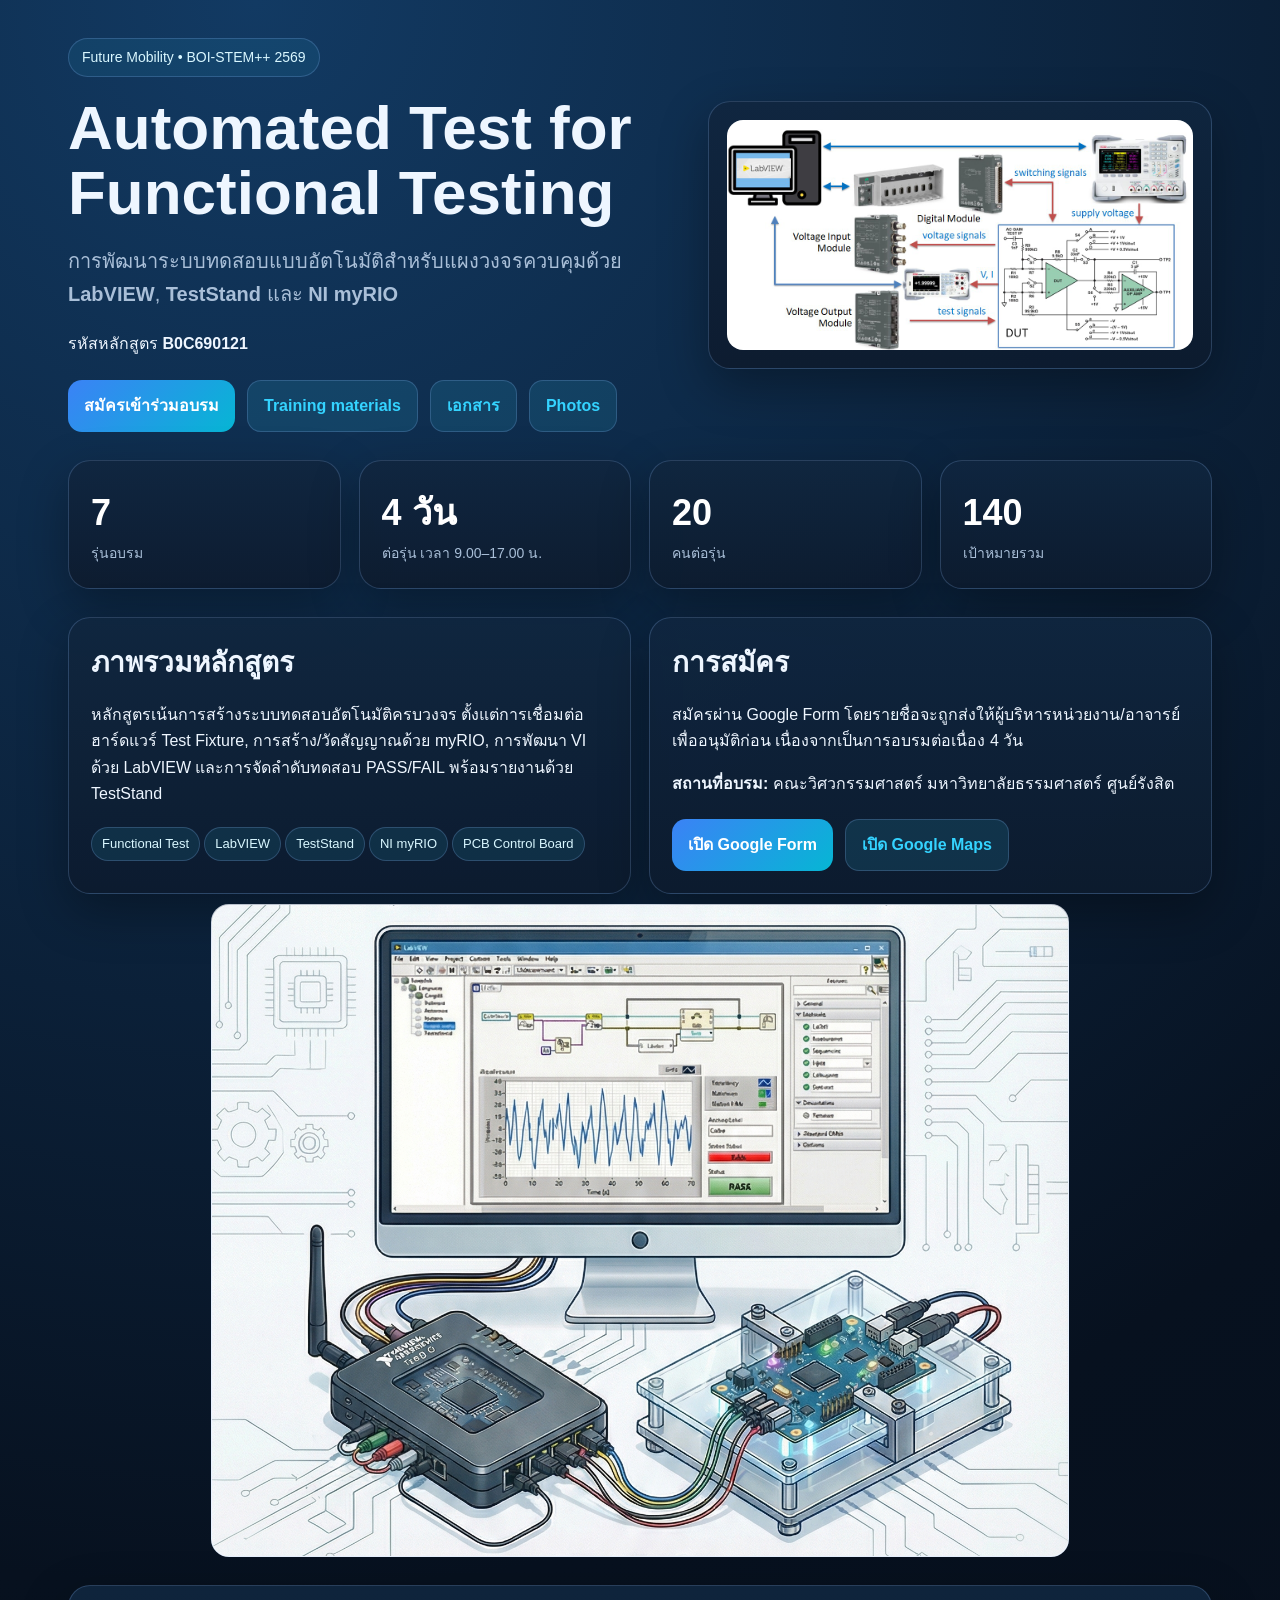
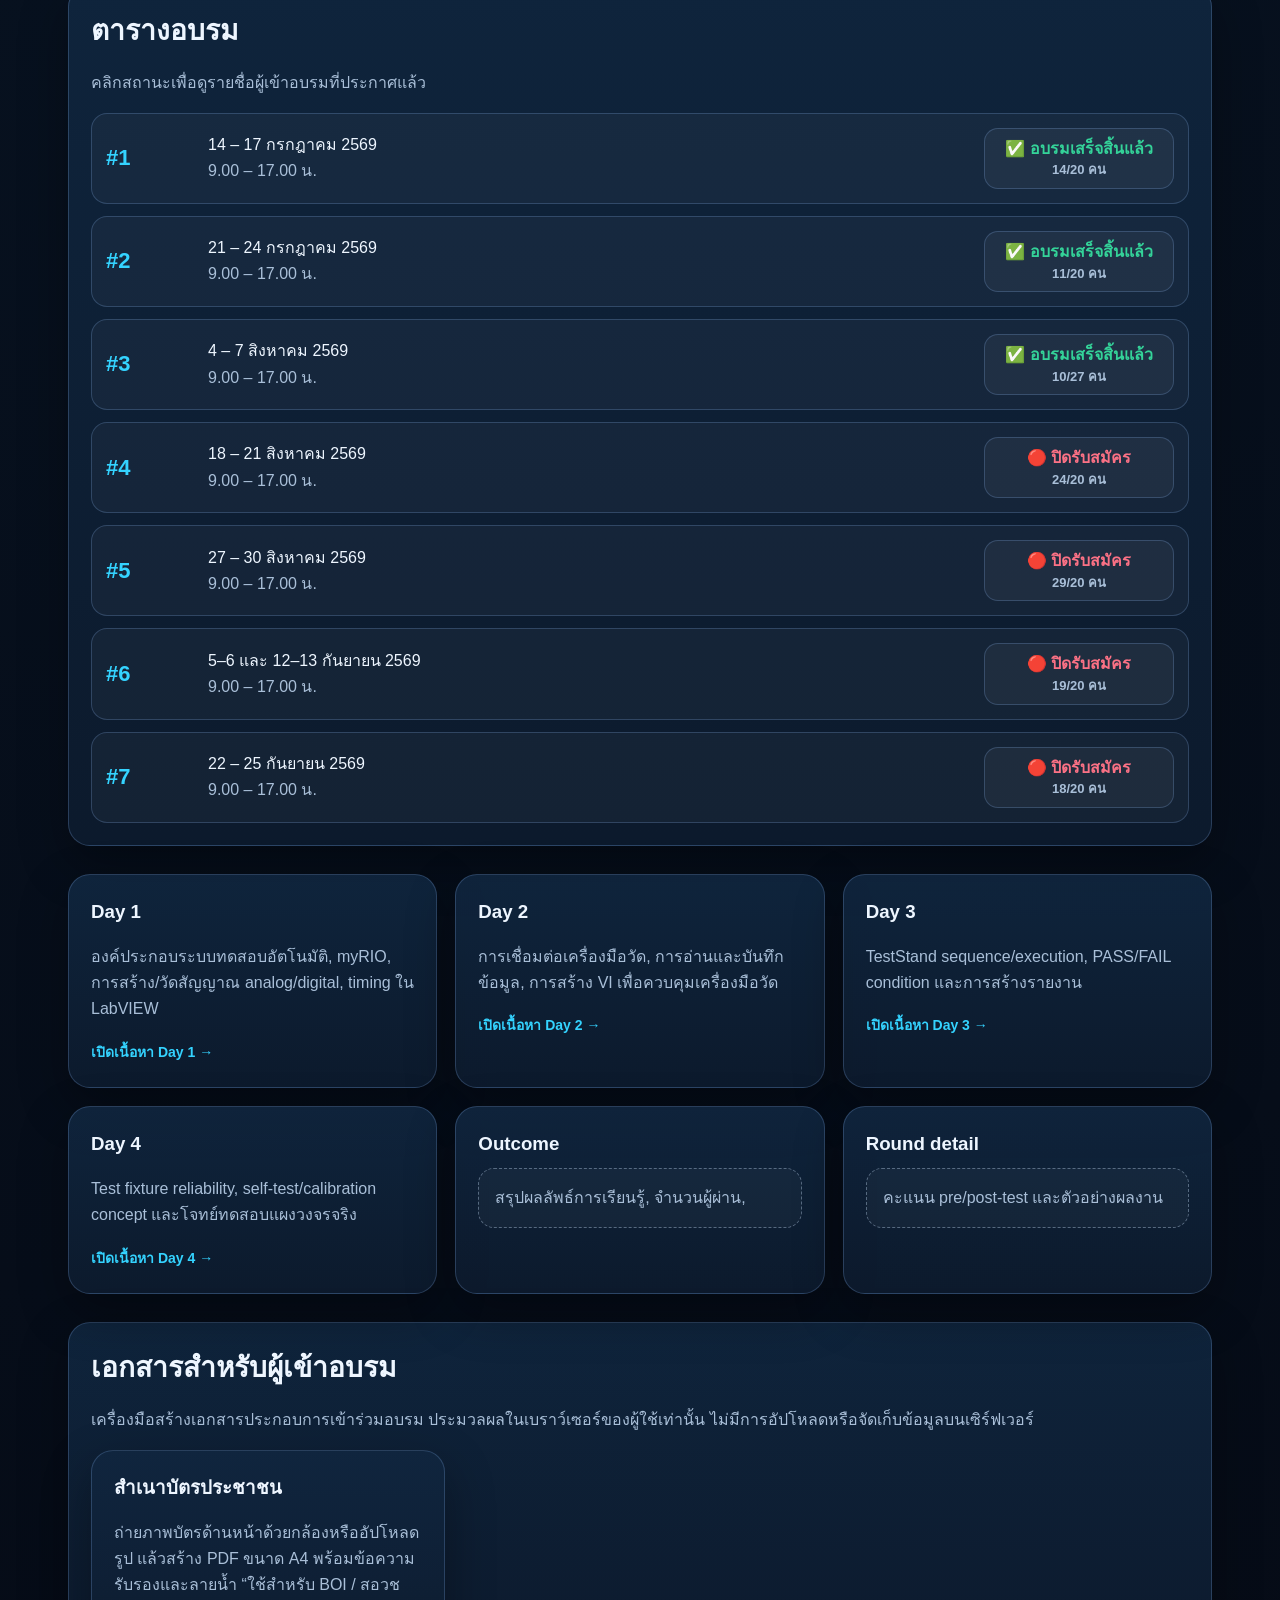
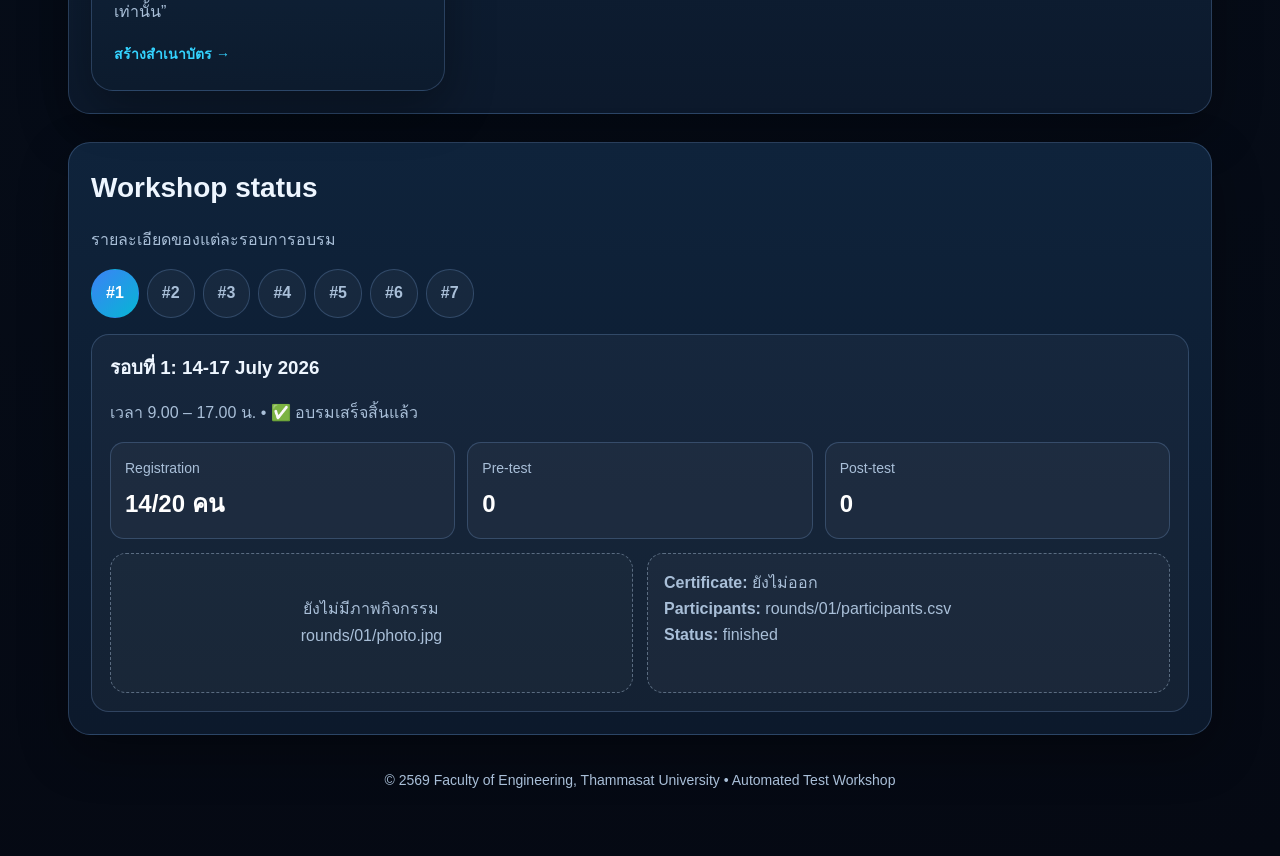
==== commit 5d8f94ee: "Add documents section with ID card copy tool Adds documents/id_card.html (camera/upload -> watermark" ====
--- a/index.html
+++ b/index.html
@@ -255,6 +255,7 @@
         <div class="btns">
           <a class="btn primary" href="#apply">สมัครเข้าร่วมอบรม</a>
           <a class="btn" href="#training-materials">Training materials</a>
+          <a class="btn" href="#documents">เอกสาร</a>
           <a class="btn" href="photos/">Photos</a>
         </div>
       </div>
@@ -412,6 +413,15 @@
       <a class="card material-card" href="training_materials/Day_04_content.html"><h3>Day 4</h3><p class="muted">Test fixture reliability, self-test/calibration concept และโจทย์ทดสอบแผงวงจรจริง</p><span class="open-link">เปิดเนื้อหา Day 4 →</span></a>
       <div class="card"><h3>Outcome</h3><div class="placeholder">สรุปผลลัพธ์การเรียนรู้, จำนวนผู้ผ่าน, </div></div>
       <div class="card"><h3>Round detail</h3><div class="placeholder">คะแนน pre/post-test และตัวอย่างผลงาน</div></div>
+    </section>
+
+    <!-- SECTION: Document tools; each tool is a standalone page under documents/ that runs entirely in the browser -->
+    <section class="section card" id="documents">
+      <h2>เอกสารสำหรับผู้เข้าอบรม</h2>
+      <p class="muted">เครื่องมือสร้างเอกสารประกอบการเข้าร่วมอบรม ประมวลผลในเบราว์เซอร์ของผู้ใช้เท่านั้น ไม่มีการอัปโหลดหรือจัดเก็บข้อมูลบนเซิร์ฟเวอร์</p>
+      <div class="grid grid-3">
+        <a class="card material-card" href="documents/id_card.html"><h3>สำเนาบัตรประชาชน</h3><p class="muted">ถ่ายภาพบัตรด้านหน้าด้วยกล้องหรืออัปโหลดรูป แล้วสร้าง PDF ขนาด A4 พร้อมข้อความรับรองและลายน้ำ “ใช้สำหรับ BOI / สอวช เท่านั้น”</p><span class="open-link">สร้างสำเนาบัตร →</span></a>
+      </div>
     </section>
 
     <!-- SECTION: Workshop status tabs; future JS can populate each round from data/*.json -->
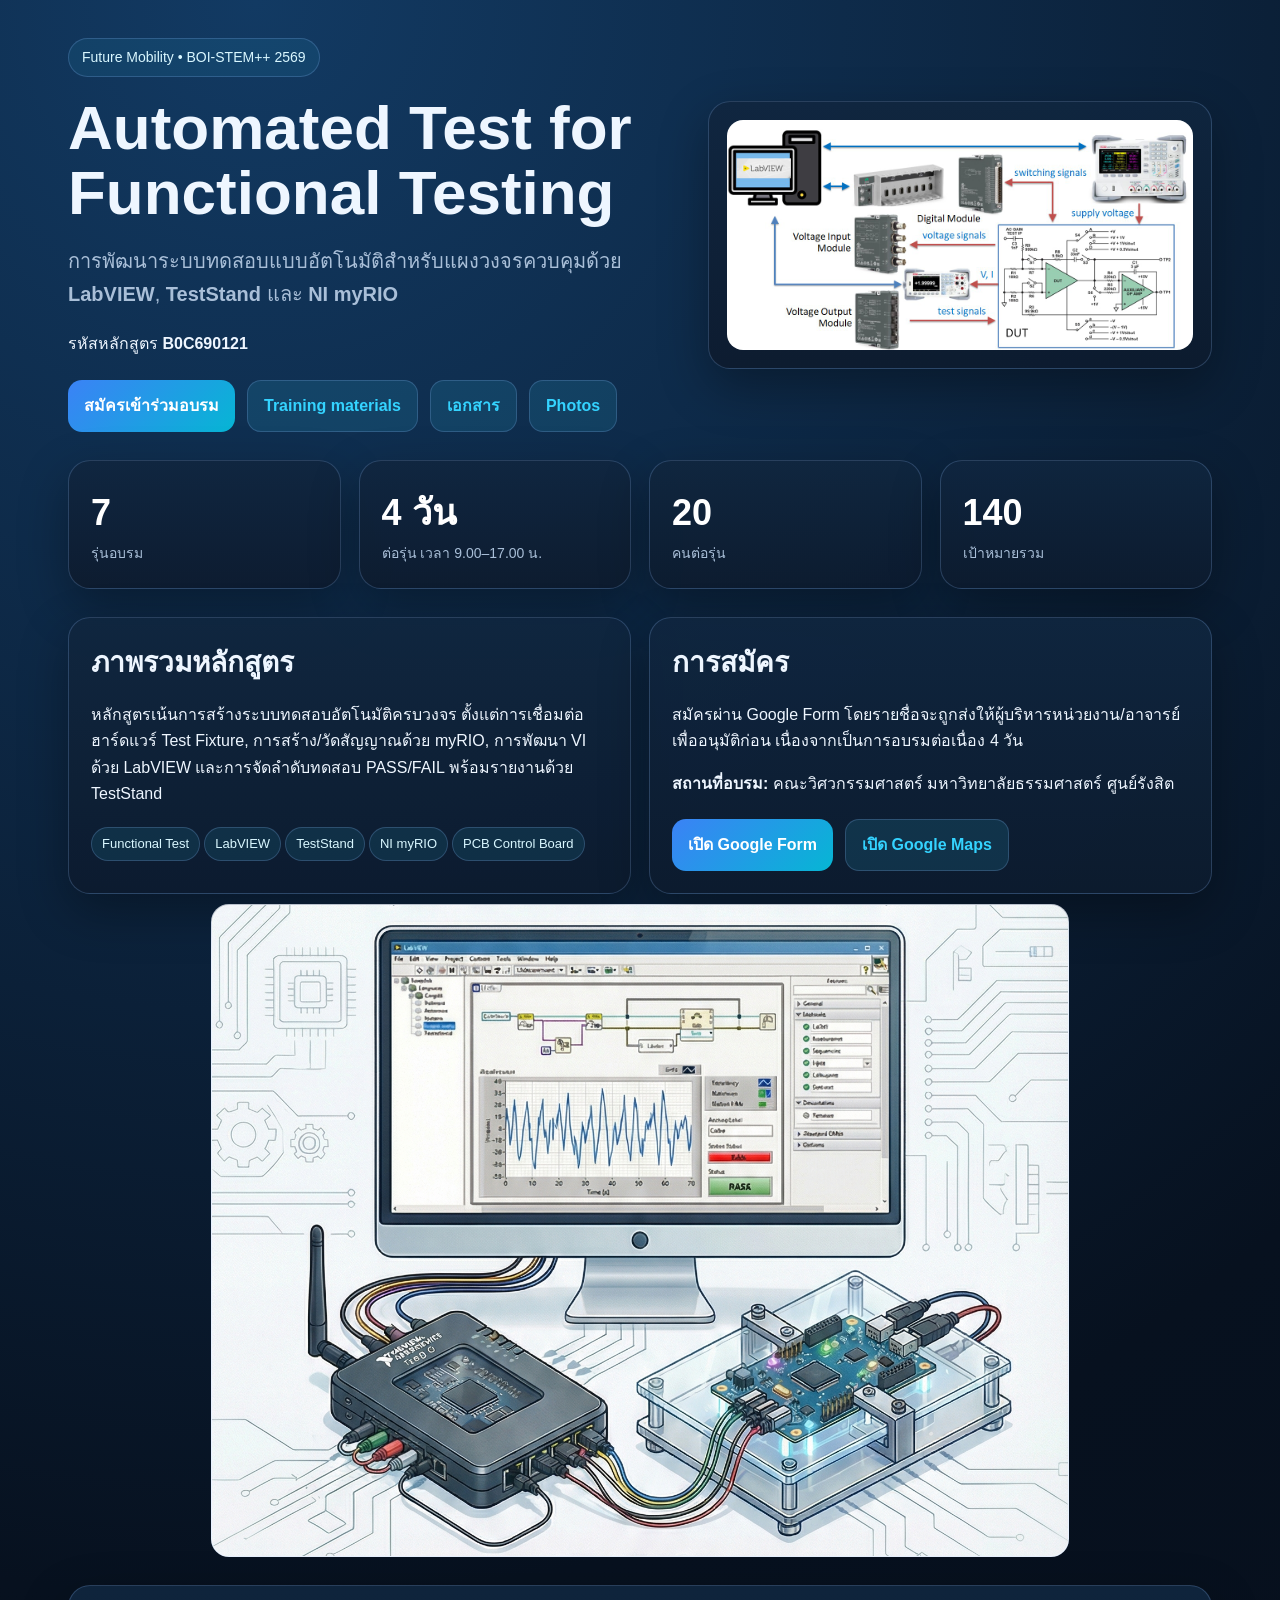
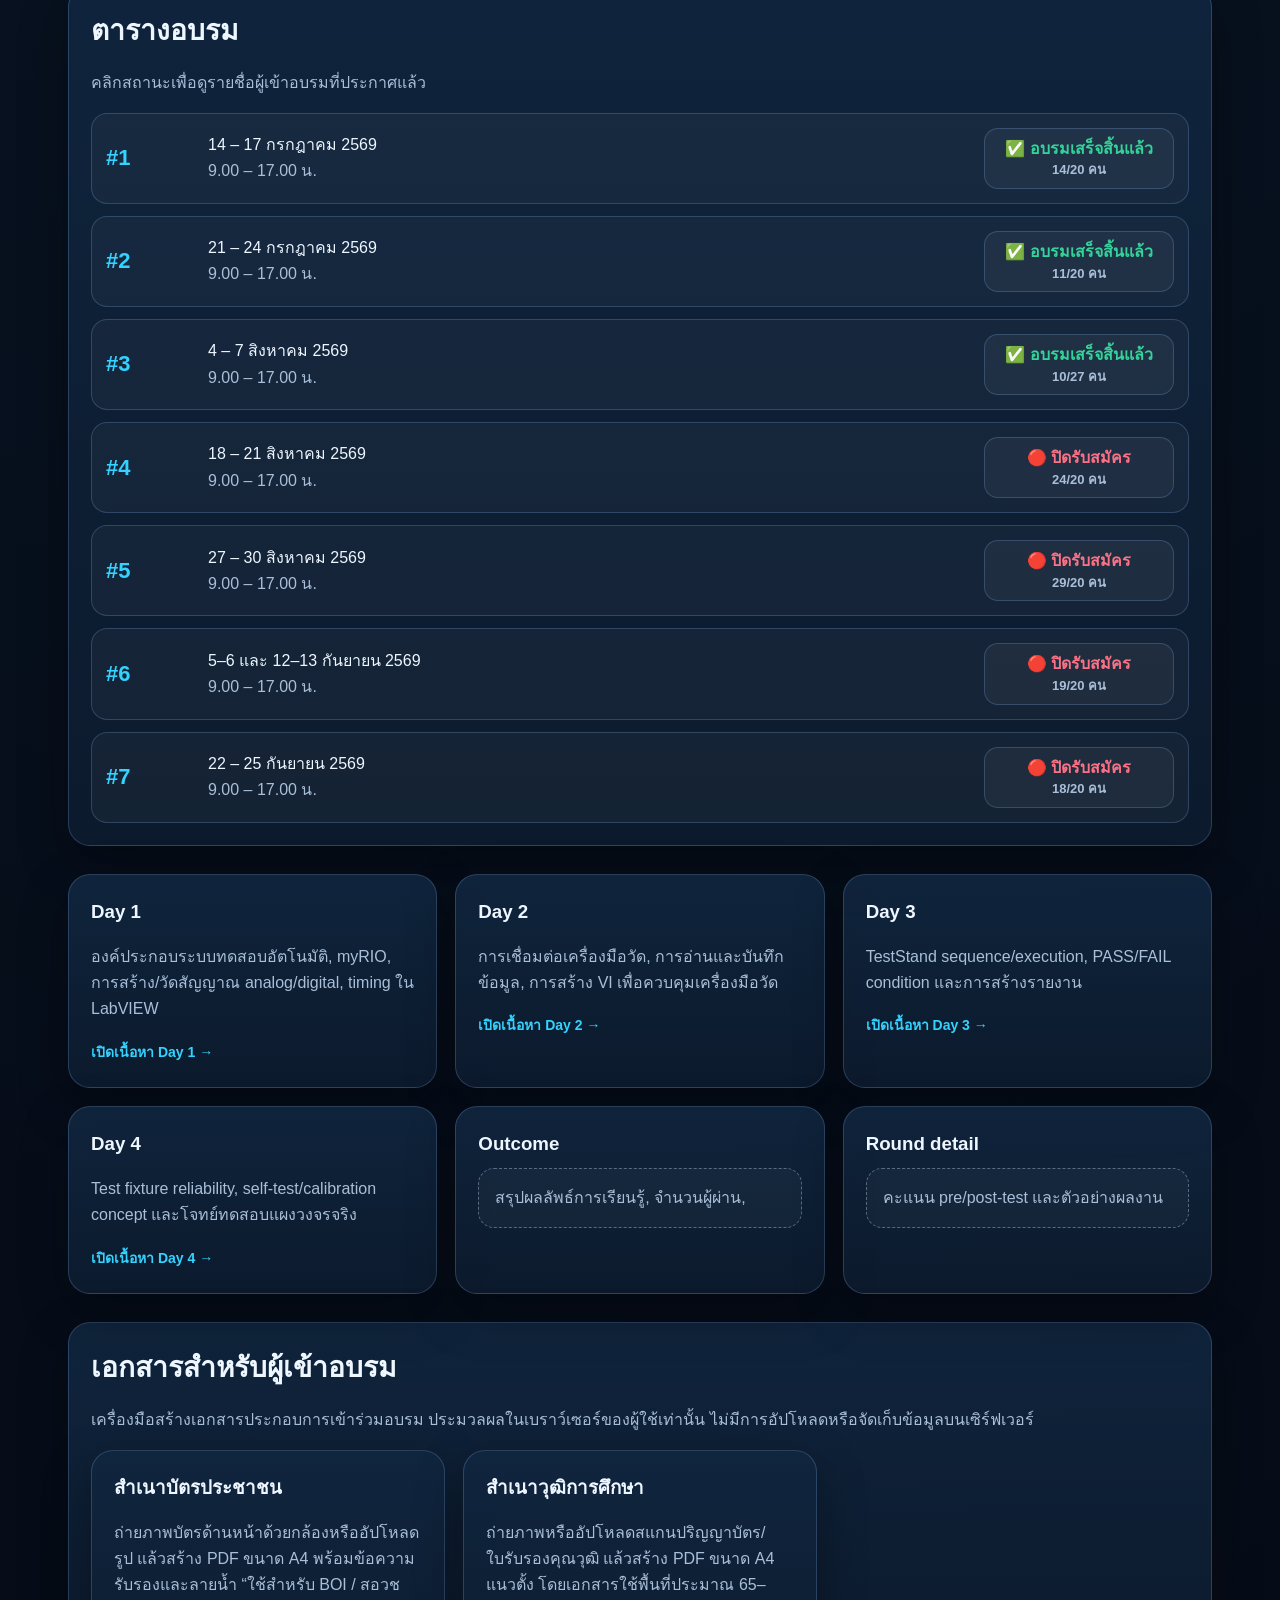
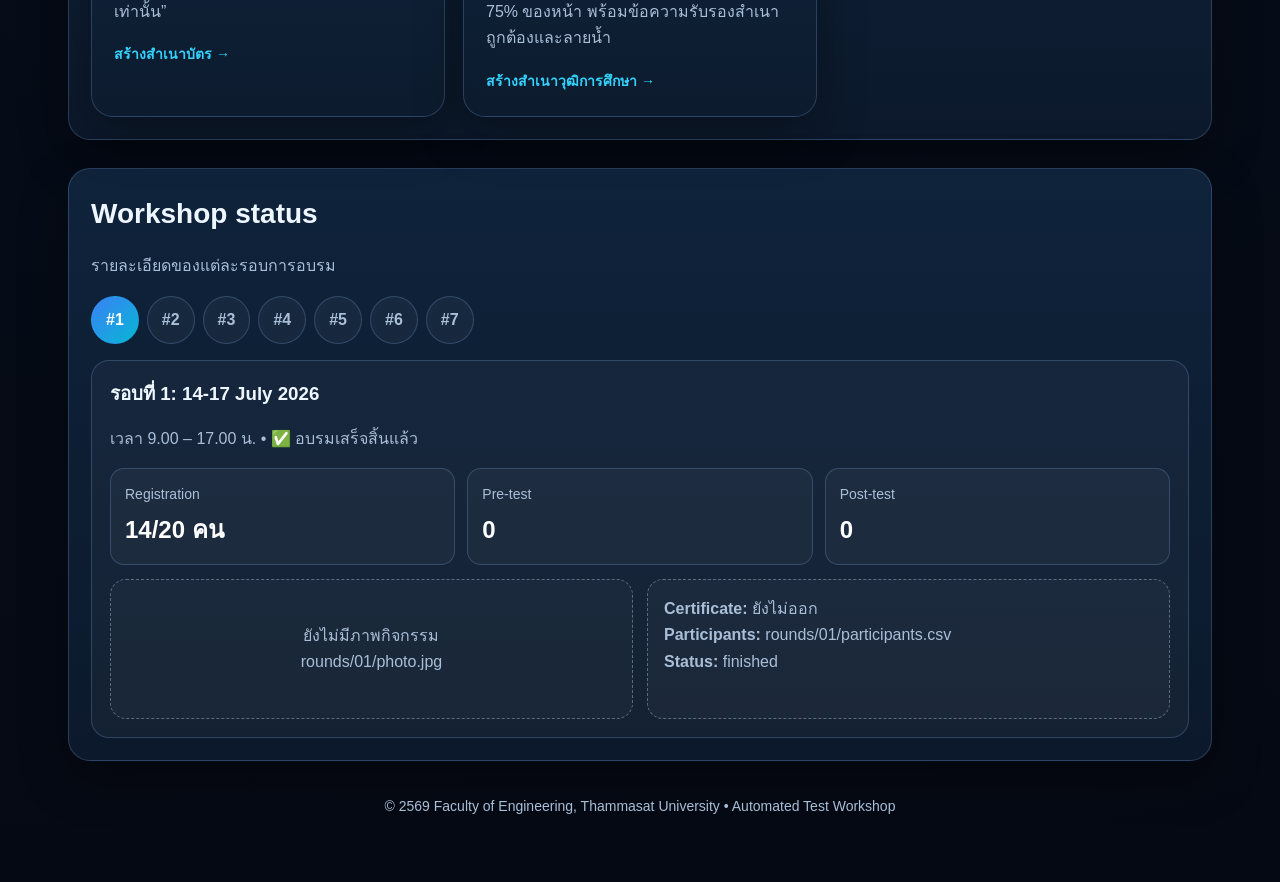
==== commit 9656cb63: "Add education certificate copy page; share document tool code documents/degree.html turns a photogra" ====
--- a/index.html
+++ b/index.html
@@ -421,6 +421,7 @@
       <p class="muted">เครื่องมือสร้างเอกสารประกอบการเข้าร่วมอบรม ประมวลผลในเบราว์เซอร์ของผู้ใช้เท่านั้น ไม่มีการอัปโหลดหรือจัดเก็บข้อมูลบนเซิร์ฟเวอร์</p>
       <div class="grid grid-3">
         <a class="card material-card" href="documents/id_card.html"><h3>สำเนาบัตรประชาชน</h3><p class="muted">ถ่ายภาพบัตรด้านหน้าด้วยกล้องหรืออัปโหลดรูป แล้วสร้าง PDF ขนาด A4 พร้อมข้อความรับรองและลายน้ำ “ใช้สำหรับ BOI / สอวช เท่านั้น”</p><span class="open-link">สร้างสำเนาบัตร →</span></a>
+        <a class="card material-card" href="documents/degree.html"><h3>สำเนาวุฒิการศึกษา</h3><p class="muted">ถ่ายภาพหรืออัปโหลดสแกนปริญญาบัตร/ใบรับรองคุณวุฒิ แล้วสร้าง PDF ขนาด A4 แนวตั้ง โดยเอกสารใช้พื้นที่ประมาณ 65–75% ของหน้า พร้อมข้อความรับรองสำเนาถูกต้องและลายน้ำ</p><span class="open-link">สร้างสำเนาวุฒิการศึกษา →</span></a>
       </div>
     </section>
 
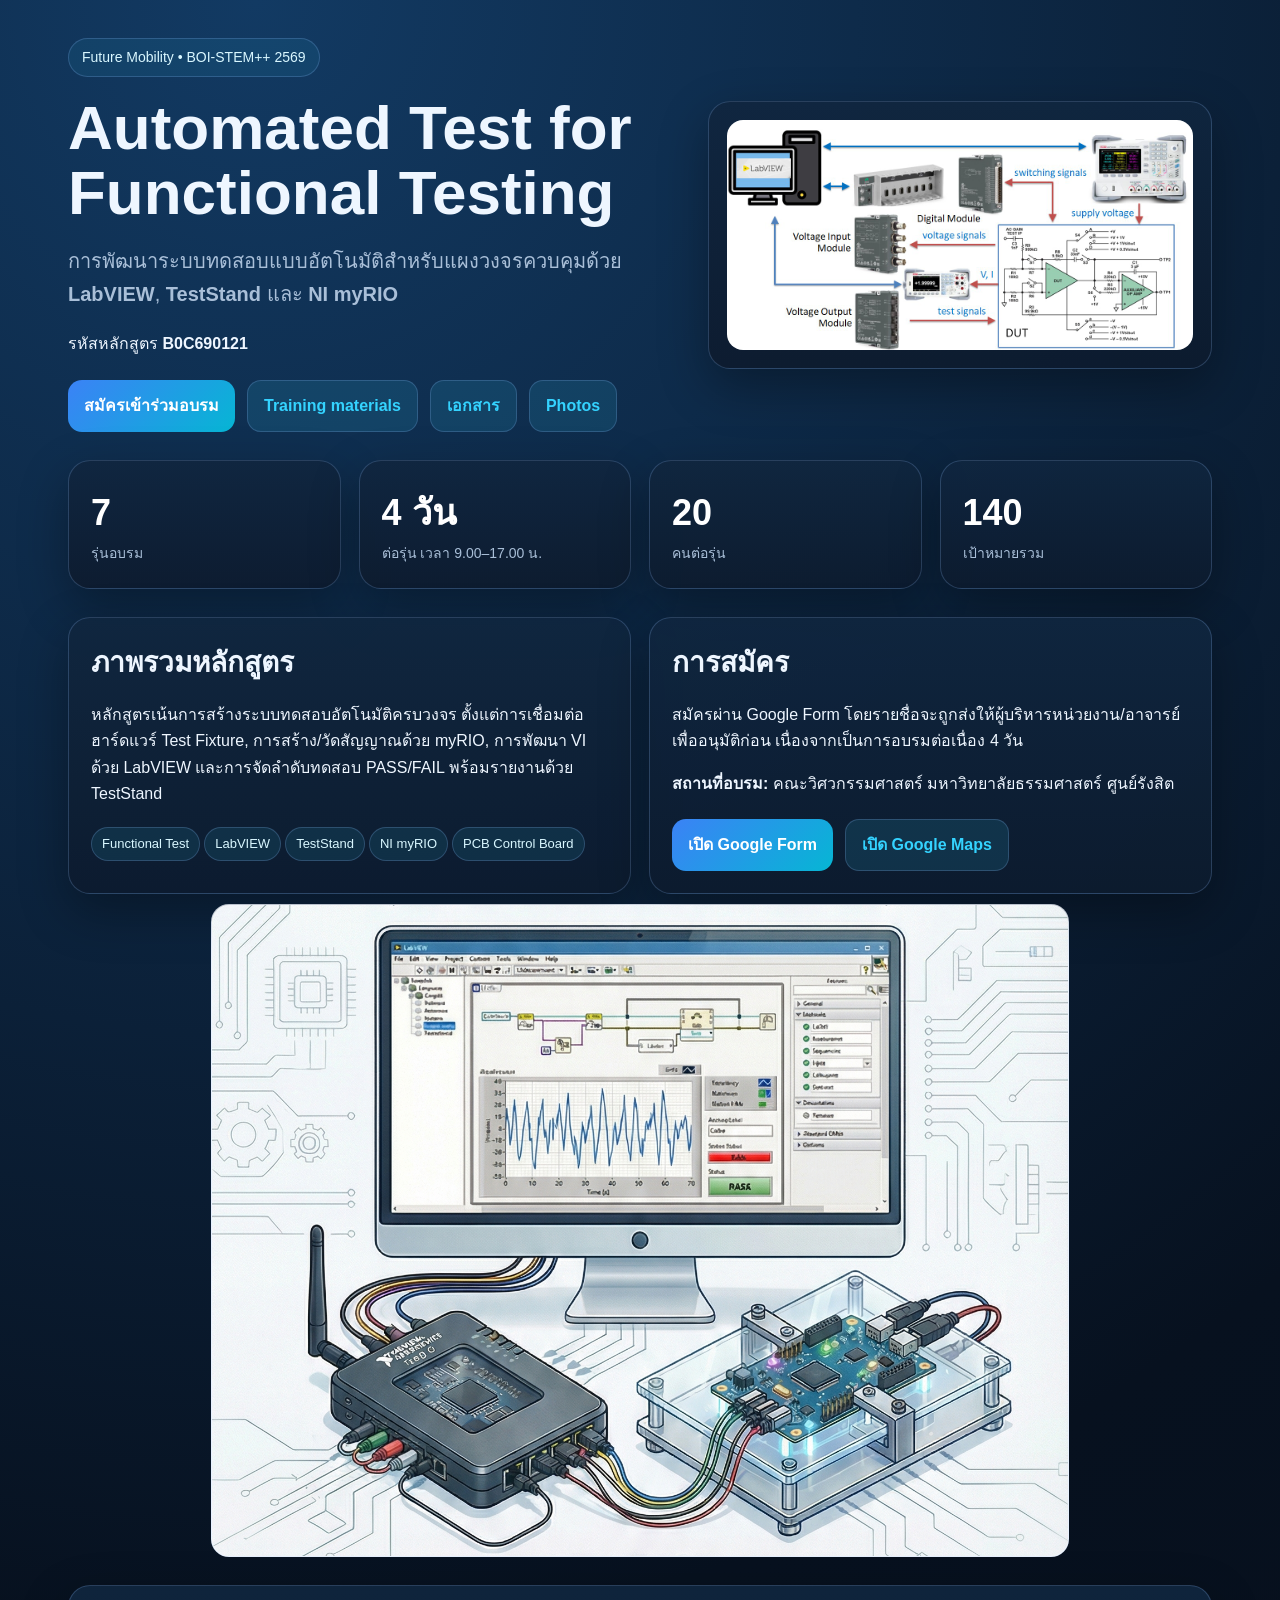
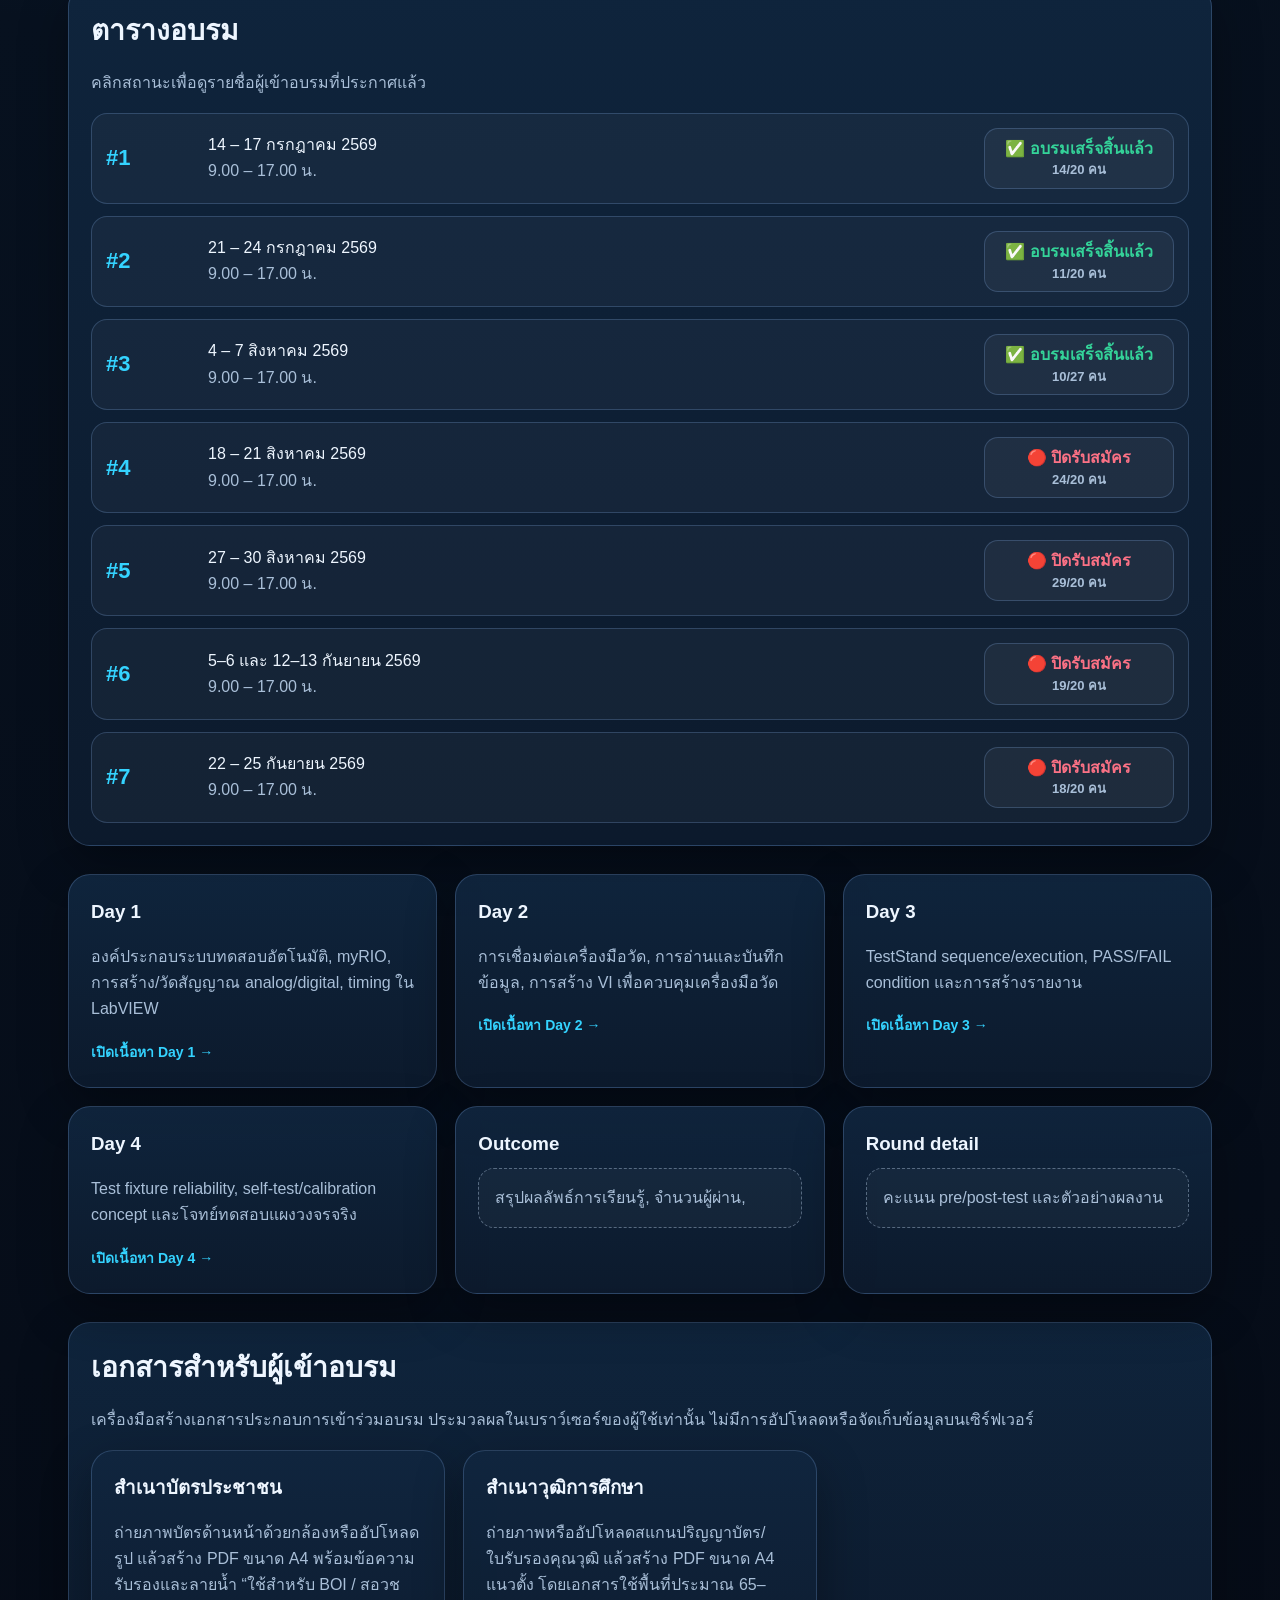
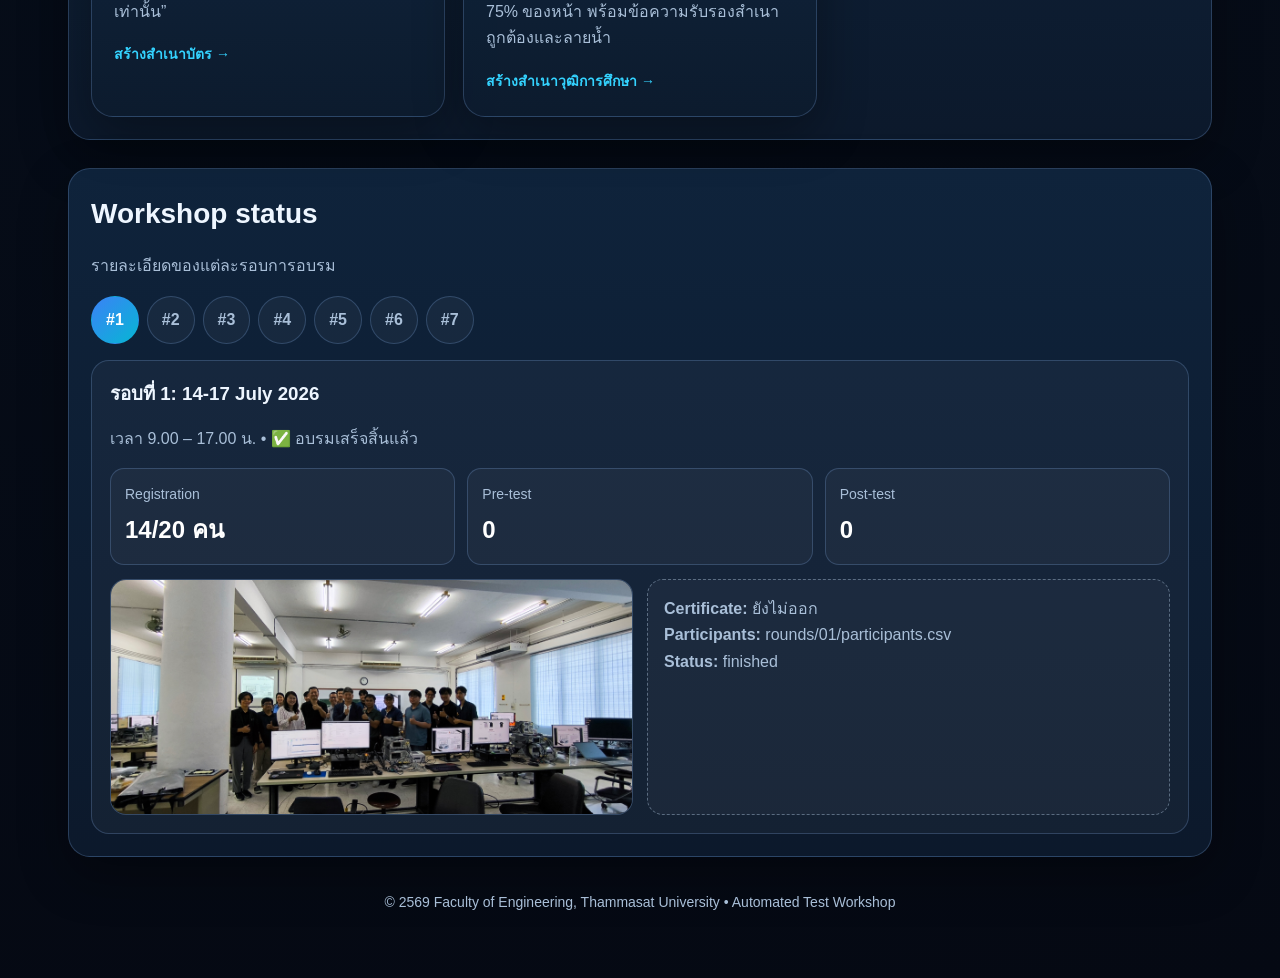
==== commit e5fb239e: "Add workshop photos for all seven dashboard rounds" ====
--- a/index.html
+++ b/index.html
@@ -208,15 +208,14 @@
        ============================================================== */
     .round-photo{
       width:100%;
-      min-height:220px;
-      max-height:360px;
-      object-fit:cover;
+      height:auto;
       border-radius:16px;
       border:1px solid var(--line);
       background:rgba(255,255,255,.03);
       display:block;
     }
     .round-photo[hidden]{display:none}
+    .photo-slot[hidden]{display:none}
     .summary-metrics{
       display:grid;
       grid-template-columns:repeat(3,1fr);
@@ -256,7 +255,7 @@
           <a class="btn primary" href="#apply">สมัครเข้าร่วมอบรม</a>
           <a class="btn" href="#training-materials">Training materials</a>
           <a class="btn" href="#documents">เอกสาร</a>
-          <a class="btn" href="photos/">Photos</a>
+          <a class="btn" href="#workshop-status">Photos</a>
         </div>
       </div>
       <div class="hero-card">
@@ -794,7 +793,9 @@
       const postTest = summary.post_test ?? "–";
       const certificate = summary.certificate ? "พร้อมออก" : "ยังไม่ออก";
       const photoFile = summary.photo || "photo.jpg";
-      const photoPath = roundPath(round, photoFile);
+      const photoPath = photoFile.startsWith("photos/")
+        ? photoFile
+        : roundPath(round, photoFile);
 
       panel.innerHTML = `
         <h3>รอบที่ ${formatRoundNumber(round)}: ${escapeHTML(date)}</h3>
@@ -810,9 +811,12 @@
 
         <div class="round-media">
           <div>
-            <img class="round-photo"
+            <a href="${escapeHTML(photoPath)}" target="_blank" rel="noopener"
+               aria-label="เปิดภาพกิจกรรมอบรม รุ่นที่ ${formatRoundNumber(round)} ขนาดเต็ม">
+            <img class="round-photo" loading="lazy" decoding="async"
                  src="${escapeHTML(photoPath)}"
                  alt="ภาพกิจกรรมอบรม รุ่นที่ ${formatRoundNumber(round)}">
+            </a>
             <div class="photo-slot" hidden>
               ยังไม่มีภาพกิจกรรม<br>${escapeHTML(photoPath)}
             </div>
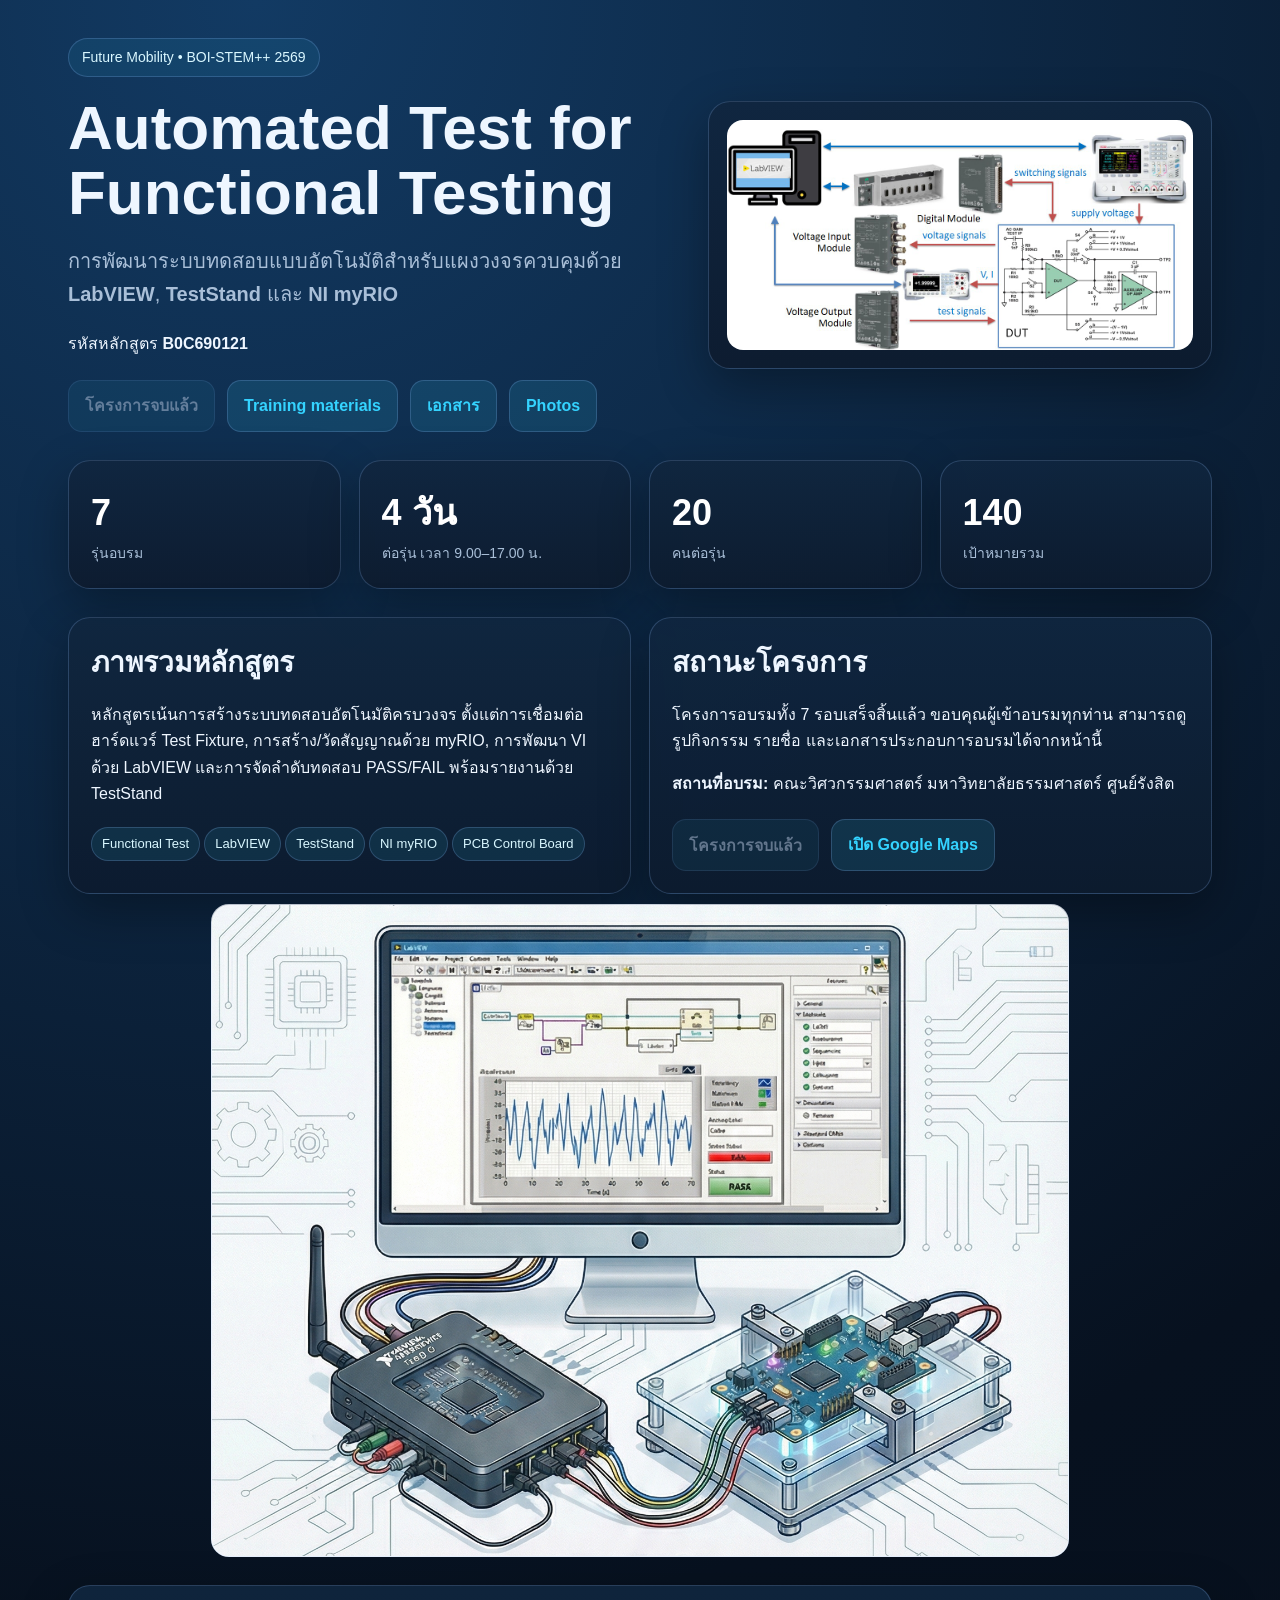
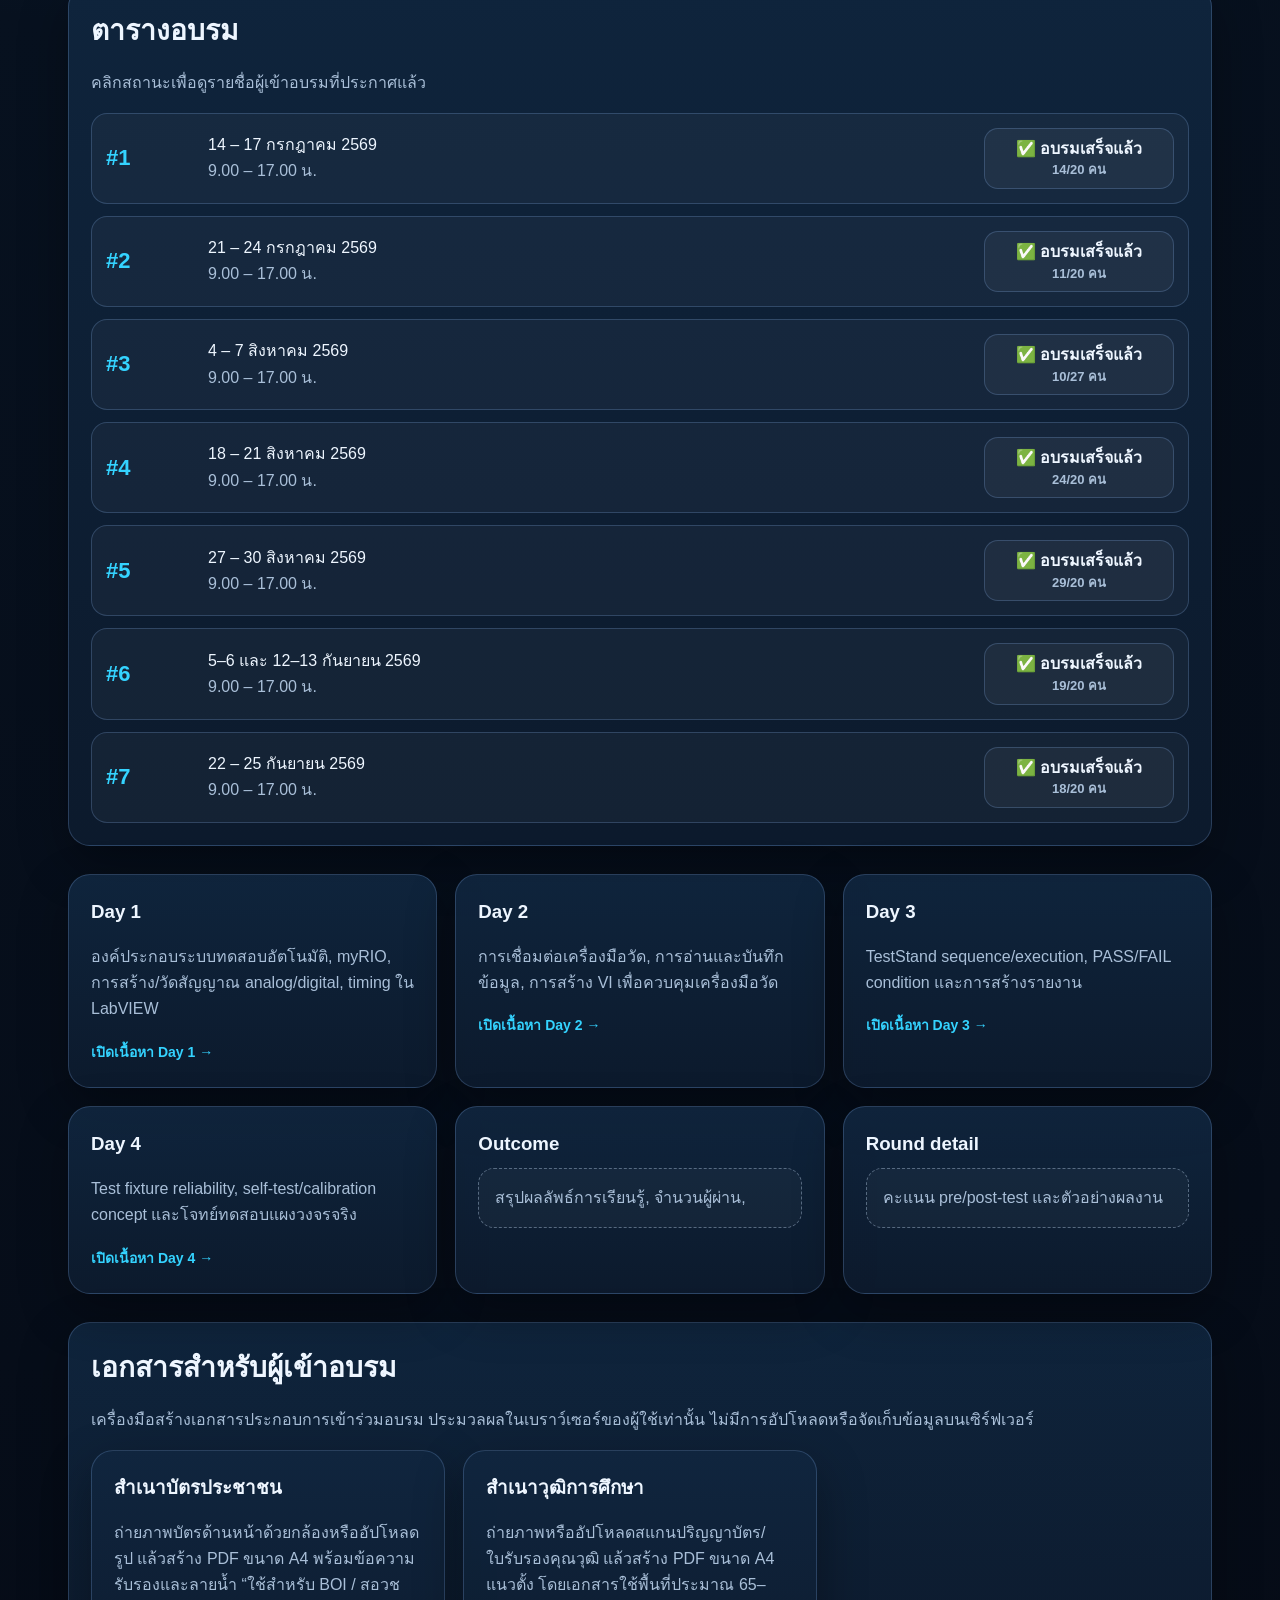
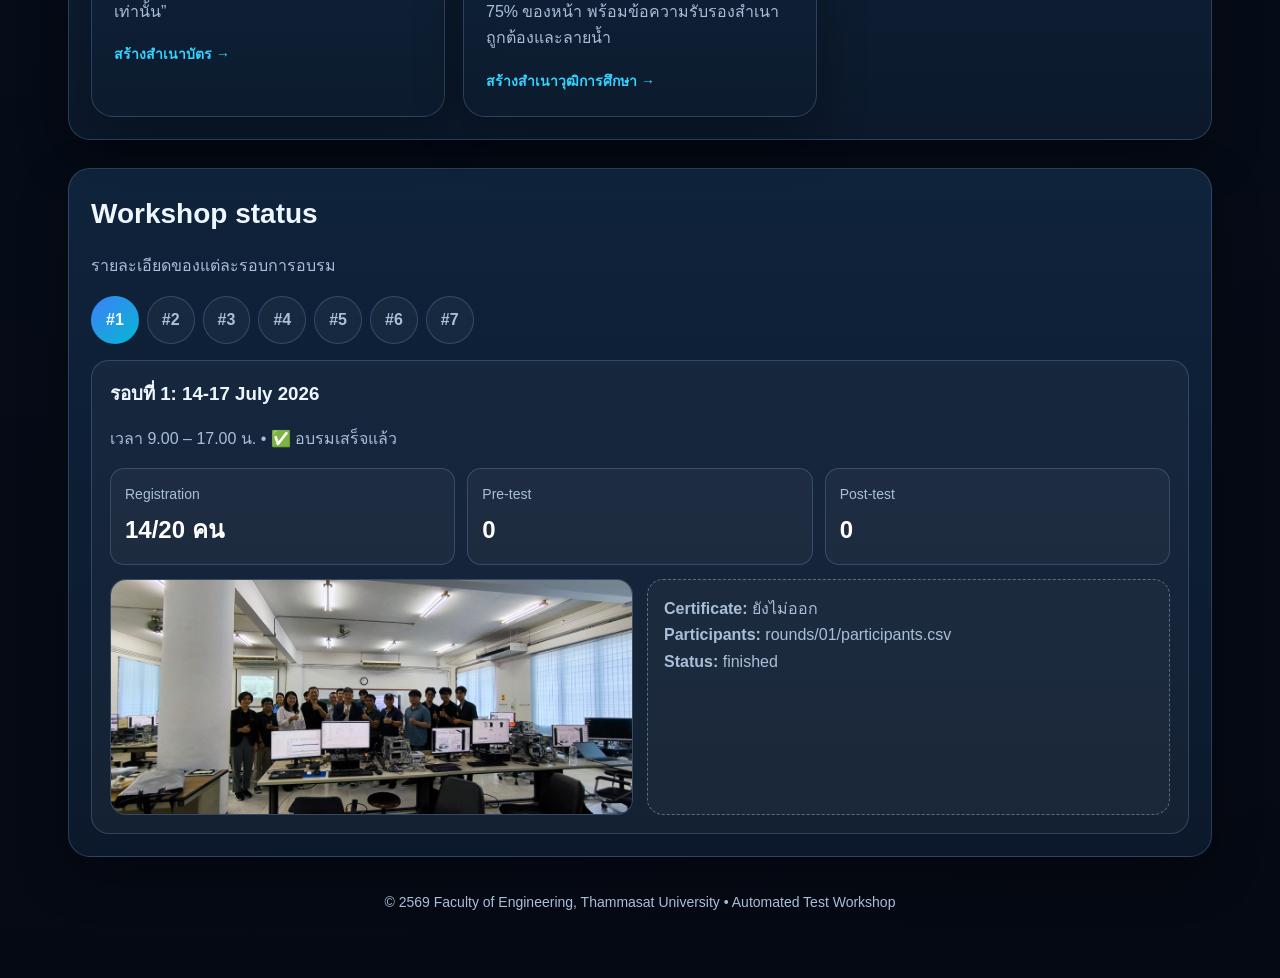
==== commit de1469cc: "Mark all workshop rounds completed and close registration" ====
--- a/index.html
+++ b/index.html
@@ -100,10 +100,10 @@
       font-size:13px;
       font-weight:600;
     }
-    .schedule-status[data-status="confirmed"] .status-main{color:var(--green)}
+    .schedule-status[data-status="finished"] .status-main{color:var(--green)}
     .schedule-status[data-status="waiting"] .status-main{color:var(--yellow)}
-    .schedule-status[data-status="open"] .status-main{color:var(--cyan)}
-    .schedule-status[data-status="closed"] .status-main{color:var(--red)}
+    .schedule-status[data-status="finished"] .status-main{color:var(--cyan)}
+    .schedule-status[data-status="finished"] .status-main{color:var(--red)}
 
     /* ==============================================================
        SECTION: Participant list modal
@@ -214,6 +214,7 @@
       background:rgba(255,255,255,.03);
       display:block;
     }
+    button.btn{font-family:inherit;font-size:inherit;color:var(--muted)}
     .round-photo[hidden]{display:none}
     .photo-slot[hidden]{display:none}
     .summary-metrics{
@@ -252,7 +253,7 @@
         <h1>Automated Test for Functional Testing</h1>
         <p class="lead">การพัฒนาระบบทดสอบแบบอัตโนมัติสำหรับแผงวงจรควบคุมด้วย <b>LabVIEW</b>, <b>TestStand</b> และ <b>NI myRIO</b></p> รหัสหลักสูตร <b>B0C690121</b>
         <div class="btns">
-          <a class="btn primary" href="#apply">สมัครเข้าร่วมอบรม</a>
+          <button class="btn disabled" type="button" disabled>โครงการจบแล้ว</button>
           <a class="btn" href="#training-materials">Training materials</a>
           <a class="btn" href="#documents">เอกสาร</a>
           <a class="btn" href="#workshop-status">Photos</a>
@@ -279,11 +280,11 @@
         <span class="tag">Functional Test</span><span class="tag">LabVIEW</span><span class="tag">TestStand</span><span class="tag">NI myRIO</span><span class="tag">PCB Control Board</span>
       </div>
       <div class="card" id="apply">
-        <h2>การสมัคร</h2>
-        <p>สมัครผ่าน Google Form โดยรายชื่อจะถูกส่งให้ผู้บริหารหน่วยงาน/อาจารย์เพื่ออนุมัติก่อน เนื่องจากเป็นการอบรมต่อเนื่อง 4 วัน</p>
+        <h2>สถานะโครงการ</h2>
+        <p>โครงการอบรมทั้ง 7 รอบเสร็จสิ้นแล้ว ขอบคุณผู้เข้าอบรมทุกท่าน สามารถดูรูปกิจกรรม รายชื่อ และเอกสารประกอบการอบรมได้จากหน้านี้</p>
         <p><b>สถานที่อบรม:</b> คณะวิศวกรรมศาสตร์ มหาวิทยาลัยธรรมศาสตร์ ศูนย์รังสิต</p>
         <div class="btns">
-          <a class="btn primary" href="https://forms.gle/2fZMSc5xiRbo1u4k8" target="_blank" rel="noopener">เปิด Google Form</a>
+          <button class="btn disabled" type="button" disabled>โครงการจบแล้ว</button>
           <a class="btn" href="https://maps.app.goo.gl/39AQxayLcaCgLPiHA" target="_blank" rel="noopener">เปิด Google Maps</a>
         </div>
       </div>
@@ -307,7 +308,7 @@
                role="button"
                tabindex="0"
                data-round="01"
-               data-status="confirmed"
+               data-status="finished"
                aria-label="ดูรายชื่อผู้เข้าอบรม รุ่นที่ 1">
           </div>
         </div>
@@ -322,7 +323,7 @@
                role="button"
                tabindex="0"
                data-round="02"
-               data-status="confirmed"
+               data-status="finished"
                aria-label="ดูรายชื่อผู้เข้าอบรม รุ่นที่ 2">
           </div>
         </div>
@@ -337,7 +338,7 @@
                role="button"
                tabindex="0"
                data-round="03"
-               data-status="closed"
+               data-status="finished"
                aria-label="ดูรายชื่อผู้เข้าอบรม รุ่นที่ 3">
           </div>
         </div>
@@ -352,7 +353,7 @@
                role="button"
                tabindex="0"
                data-round="04"
-               data-status="open"
+               data-status="finished"
                aria-label="ดูรายชื่อผู้เข้าอบรม รุ่นที่ 4">
           </div>
         </div>
@@ -367,7 +368,7 @@
                role="button"
                tabindex="0"
                data-round="05"
-               data-status="open"
+               data-status="finished"
                aria-label="ดูรายชื่อผู้เข้าอบรม รุ่นที่ 5">
           </div>
         </div>
@@ -382,7 +383,7 @@
                role="button"
                tabindex="0"
                data-round="06"
-               data-status="open"
+               data-status="finished"
                aria-label="ดูรายชื่อผู้เข้าอบรม รุ่นที่ 6">
           </div>
         </div>
@@ -397,7 +398,7 @@
                role="button"
                tabindex="0"
                data-round="07"
-               data-status="open"
+               data-status="finished"
                aria-label="ดูรายชื่อผู้เข้าอบรม รุ่นที่ 7">
           </div>
         </div>
@@ -448,7 +449,7 @@
         <div class="tab-content">
           <div class="tab-panel" id="round-1-panel">
             <h3>รอบที่ 1: 14 – 17 กรกฎาคม 2569</h3>
-            <p class="muted">เวลา 9.00 – 17.00 น. • สถานะและผลลัพธ์จะอัพเดทหลังจบการอบรม</p>
+            <p class="muted">เวลา 9.00 – 17.00 น. • อบรมเสร็จแล้ว</p>
             <div class="grid grid-3">
               <div><div class="label">Registration</div><div class="status soon">รอข้อมูล</div></div>
               <div><div class="label">Participants</div><div class="status soon">รอข้อมูล</div></div>
@@ -460,7 +461,7 @@
             </div>
           </div><div class="tab-panel" id="round-2-panel">
             <h3>รอบที่ 2: 21 – 24 กรกฎาคม 2569</h3>
-            <p class="muted">เวลา 9.00 – 17.00 น. • สถานะและผลลัพธ์จะอัพเดทหลังจบการอบรม</p>
+            <p class="muted">เวลา 9.00 – 17.00 น. • อบรมเสร็จแล้ว</p>
             <div class="grid grid-3">
               <div><div class="label">Registration</div><div class="status soon">รอข้อมูล</div></div>
               <div><div class="label">Participants</div><div class="status soon">รอข้อมูล</div></div>
@@ -472,7 +473,7 @@
             </div>
           </div><div class="tab-panel" id="round-3-panel">
             <h3>รอบที่ 3: 4 – 7 สิงหาคม 2569</h3>
-            <p class="muted">เวลา 9.00 – 17.00 น. • สถานะและผลลัพธ์จะอัพเดทหลังจบการอบรม</p>
+            <p class="muted">เวลา 9.00 – 17.00 น. • อบรมเสร็จแล้ว</p>
             <div class="grid grid-3">
               <div><div class="label">Registration</div><div class="status soon">รอข้อมูล</div></div>
               <div><div class="label">Participants</div><div class="status soon">รอข้อมูล</div></div>
@@ -484,7 +485,7 @@
             </div>
           </div><div class="tab-panel" id="round-4-panel">
             <h3>รอบที่ 4: 18 – 21 สิงหาคม 2569</h3>
-            <p class="muted">เวลา 9.00 – 17.00 น. • สถานะและผลลัพธ์จะอัพเดทหลังจบการอบรม</p>
+            <p class="muted">เวลา 9.00 – 17.00 น. • อบรมเสร็จแล้ว</p>
             <div class="grid grid-3">
               <div><div class="label">Registration</div><div class="status soon">รอข้อมูล</div></div>
               <div><div class="label">Participants</div><div class="status soon">รอข้อมูล</div></div>
@@ -496,7 +497,7 @@
             </div>
           </div><div class="tab-panel" id="round-5-panel">
             <h3>รอบที่ 5: 27 – 30 สิงหาคม 2569</h3>
-            <p class="muted">เวลา 9.00 – 17.00 น. • สถานะและผลลัพธ์จะอัพเดทหลังจบการอบรม</p>
+            <p class="muted">เวลา 9.00 – 17.00 น. • อบรมเสร็จแล้ว</p>
             <div class="grid grid-3">
               <div><div class="label">Registration</div><div class="status soon">รอข้อมูล</div></div>
               <div><div class="label">Participants</div><div class="status soon">รอข้อมูล</div></div>
@@ -508,7 +509,7 @@
             </div>
           </div><div class="tab-panel" id="round-6-panel">
             <h3>รอบที่ 6: 5-6/12-13 กันยายน 2569</h3>
-            <p class="muted">เวลา 9.00 – 17.00 น. • สถานะและผลลัพธ์จะอัพเดทหลังจบการอบรม</p>
+            <p class="muted">เวลา 9.00 – 17.00 น. • อบรมเสร็จแล้ว</p>
             <div class="grid grid-3">
               <div><div class="label">Registration</div><div class="status soon">รอข้อมูล</div></div>
               <div><div class="label">Participants</div><div class="status soon">รอข้อมูล</div></div>
@@ -520,7 +521,7 @@
             </div>
           </div><div class="tab-panel" id="round-7-panel">
             <h3>รอบที่ 7: 22 – 25 กันยายน 2569</h3>
-            <p class="muted">เวลา 9.00 – 17.00 น. • สถานะและผลลัพธ์จะอัพเดทหลังจบการอบรม</p>
+            <p class="muted">เวลา 9.00 – 17.00 น. • อบรมเสร็จแล้ว</p>
             <div class="grid grid-3">
               <div><div class="label">Registration</div><div class="status soon">รอข้อมูล</div></div>
               <div><div class="label">Participants</div><div class="status soon">รอข้อมูล</div></div>
@@ -572,7 +573,7 @@
     const ROUND_IDS = ["01", "02", "03", "04", "05", "06", "07"];
 
     const STATUS_CONFIG = {
-      finished:  { icon: "✅", text: "อบรมเสร็จสิ้นแล้ว", cssClass: "confirmed" },
+      finished:  { icon: "✅", text: "อบรมเสร็จแล้ว", cssClass: "confirmed" },
       confirmed: { icon: "🟢", text: "ยืนยันรายชื่อแล้ว", cssClass: "confirmed" },
       waiting:   { icon: "🟡", text: "รอเปิดอบรม", cssClass: "waiting" },
       open:      { icon: "🔵", text: "เปิดรับสมัคร", cssClass: "open" },
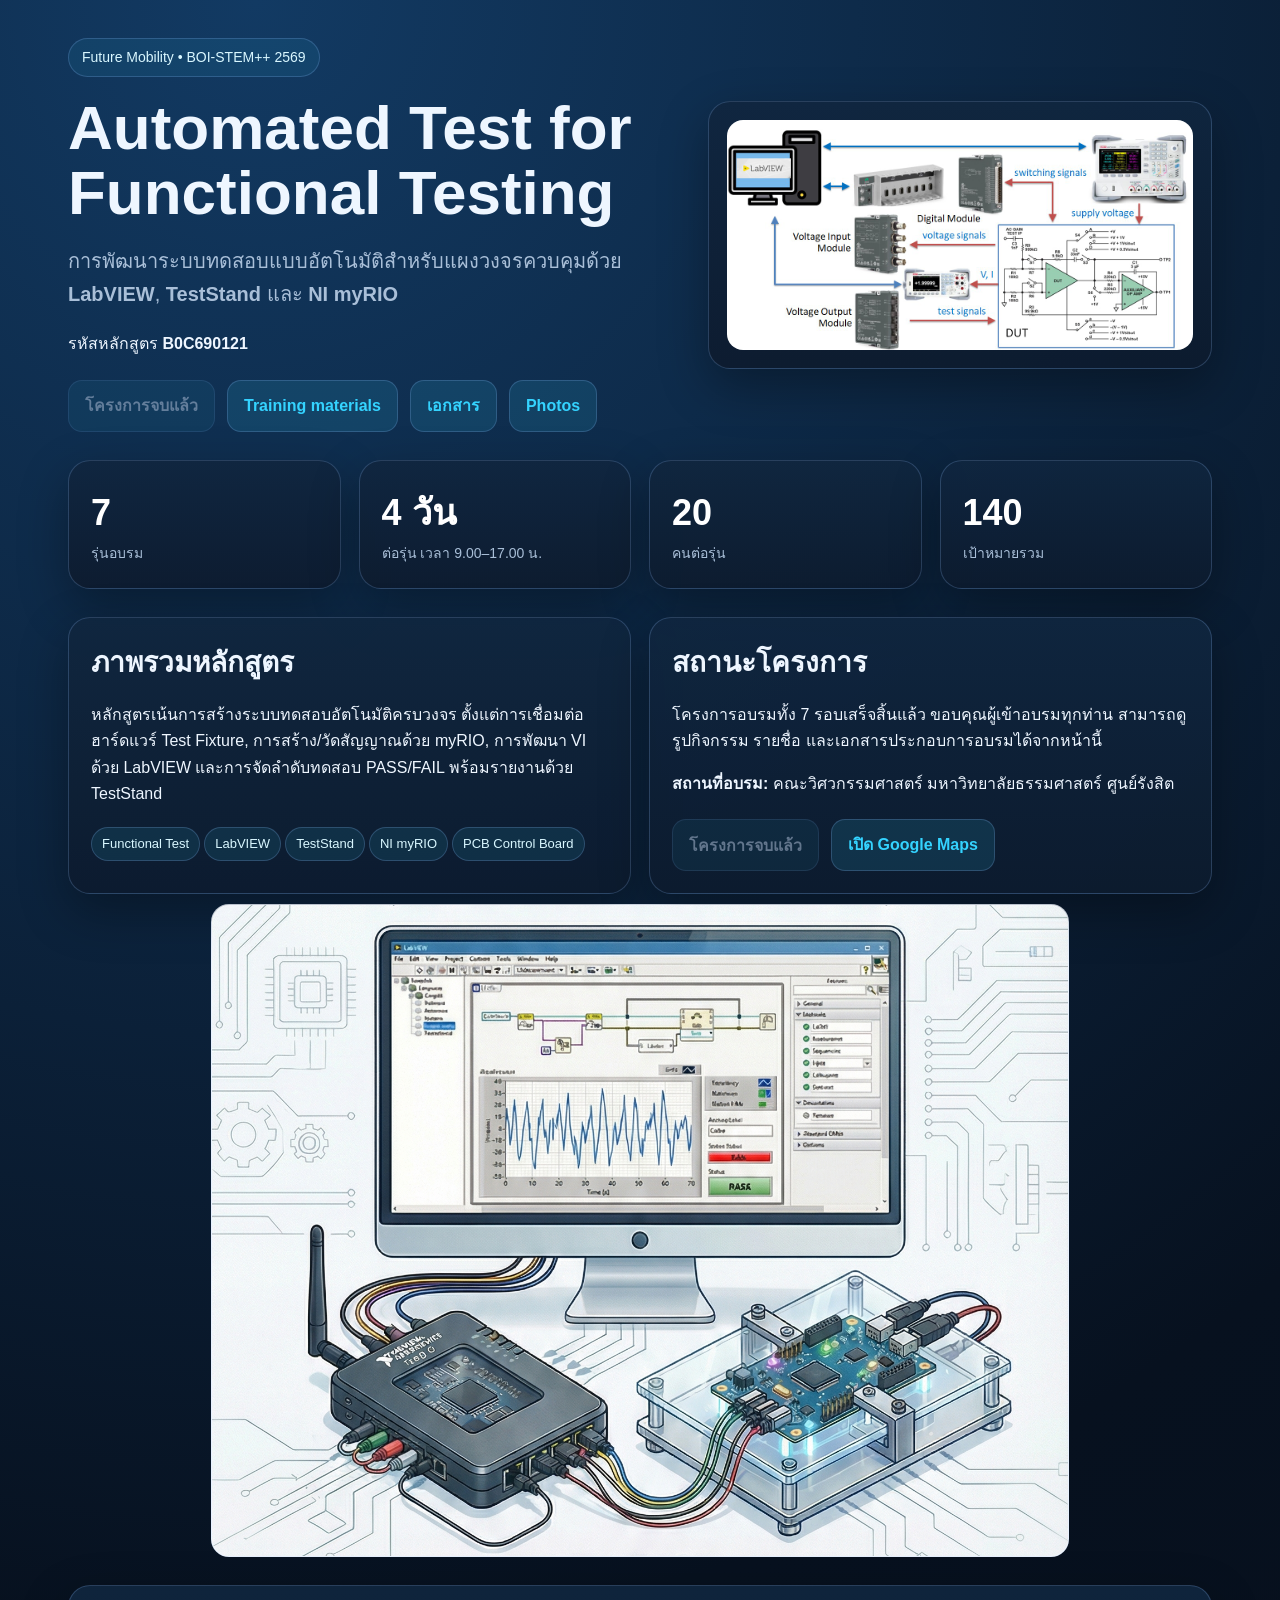
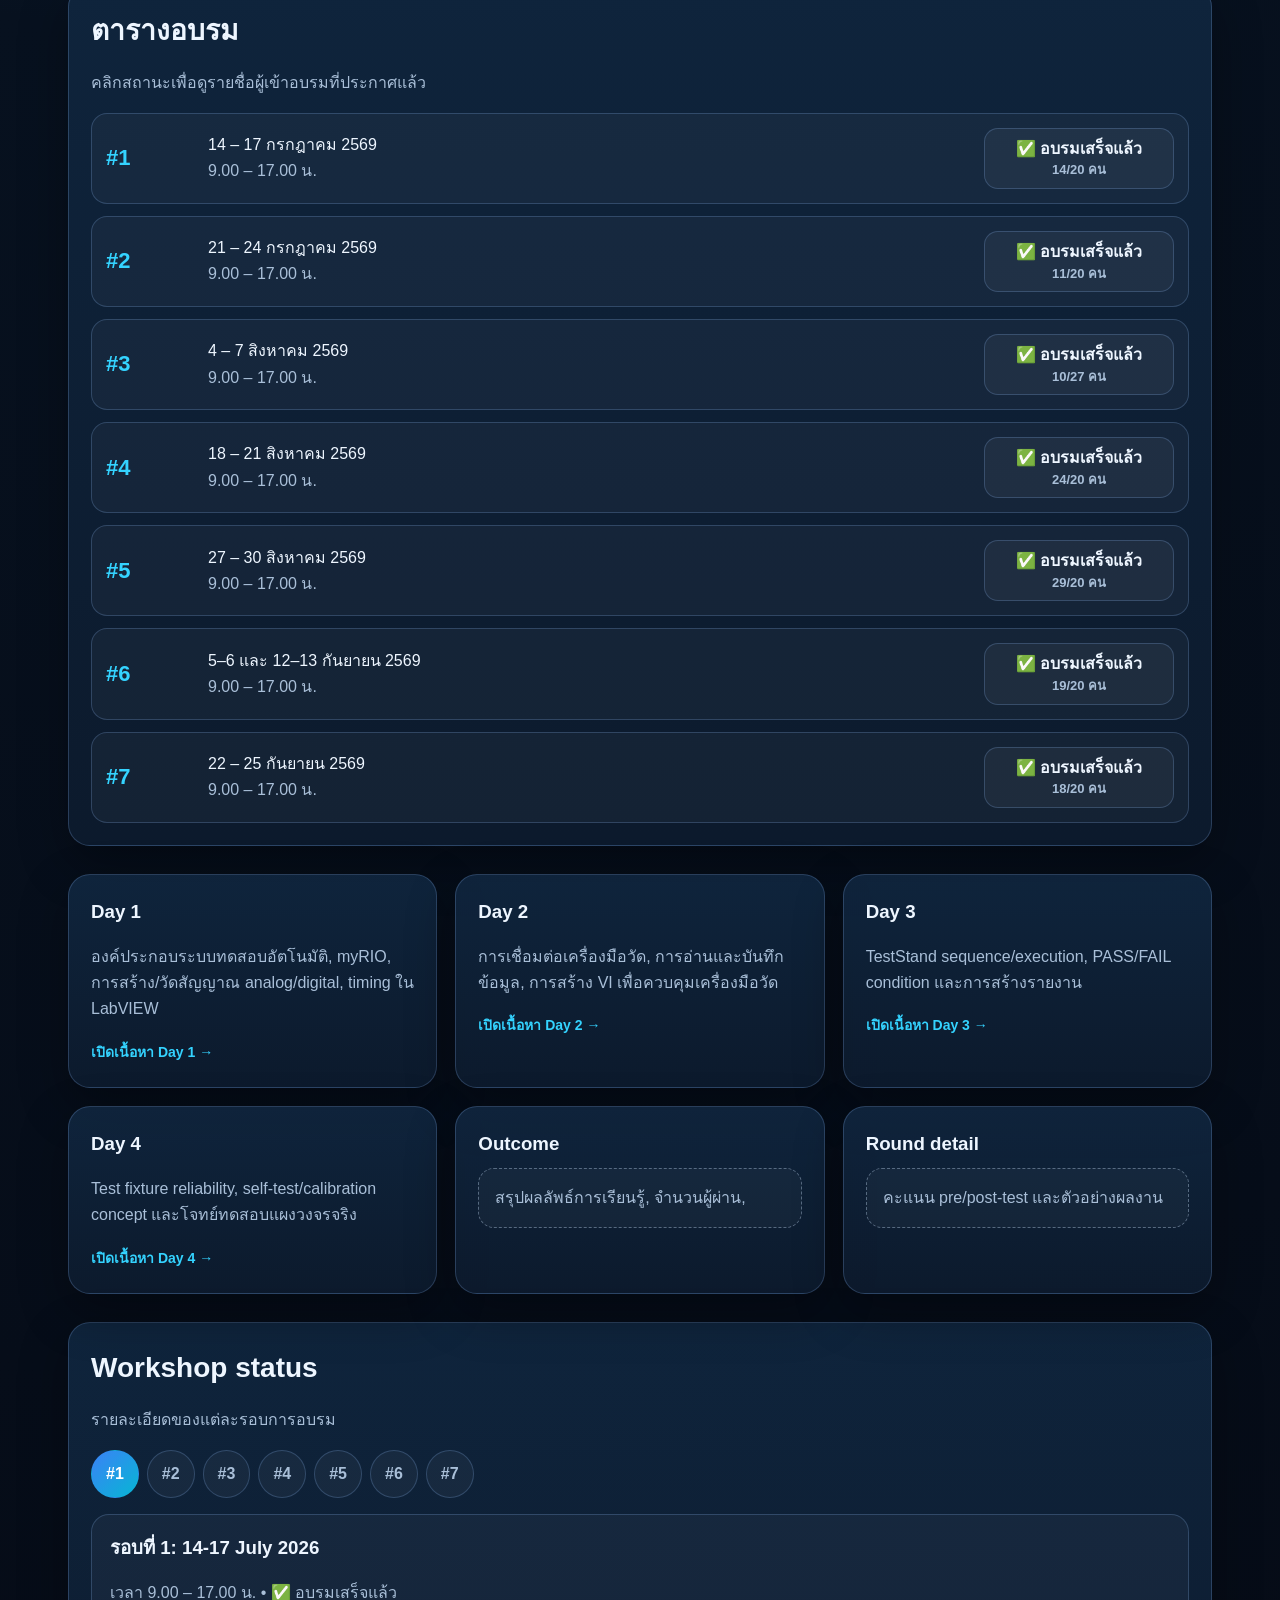
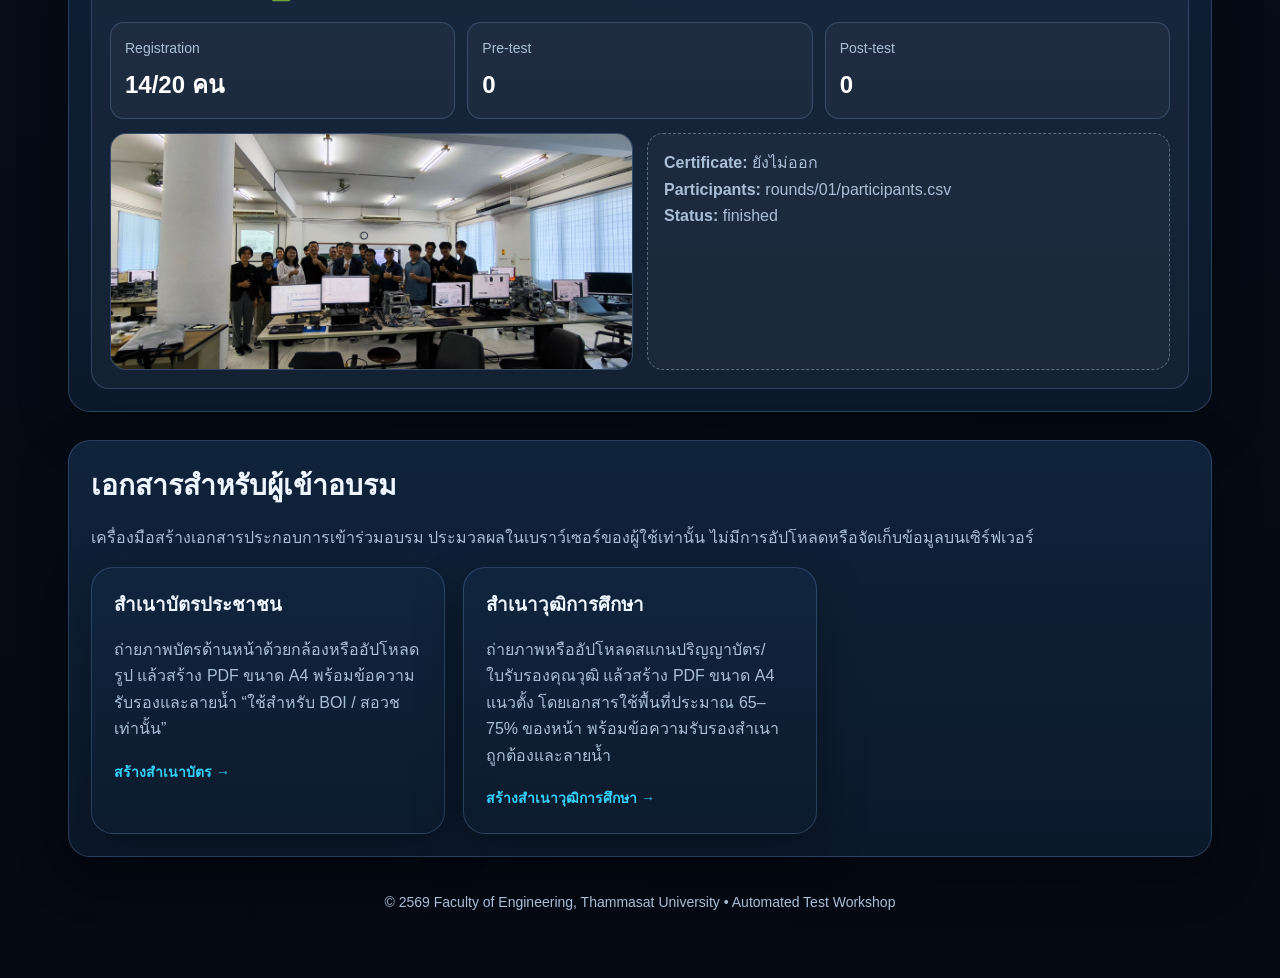
==== commit adc36932: "Show workshop status before participant documents" ====
--- a/index.html
+++ b/index.html
@@ -413,16 +413,6 @@
       <a class="card material-card" href="training_materials/Day_04_content.html"><h3>Day 4</h3><p class="muted">Test fixture reliability, self-test/calibration concept และโจทย์ทดสอบแผงวงจรจริง</p><span class="open-link">เปิดเนื้อหา Day 4 →</span></a>
       <div class="card"><h3>Outcome</h3><div class="placeholder">สรุปผลลัพธ์การเรียนรู้, จำนวนผู้ผ่าน, </div></div>
       <div class="card"><h3>Round detail</h3><div class="placeholder">คะแนน pre/post-test และตัวอย่างผลงาน</div></div>
-    </section>
-
-    <!-- SECTION: Document tools; each tool is a standalone page under documents/ that runs entirely in the browser -->
-    <section class="section card" id="documents">
-      <h2>เอกสารสำหรับผู้เข้าอบรม</h2>
-      <p class="muted">เครื่องมือสร้างเอกสารประกอบการเข้าร่วมอบรม ประมวลผลในเบราว์เซอร์ของผู้ใช้เท่านั้น ไม่มีการอัปโหลดหรือจัดเก็บข้อมูลบนเซิร์ฟเวอร์</p>
-      <div class="grid grid-3">
-        <a class="card material-card" href="documents/id_card.html"><h3>สำเนาบัตรประชาชน</h3><p class="muted">ถ่ายภาพบัตรด้านหน้าด้วยกล้องหรืออัปโหลดรูป แล้วสร้าง PDF ขนาด A4 พร้อมข้อความรับรองและลายน้ำ “ใช้สำหรับ BOI / สอวช เท่านั้น”</p><span class="open-link">สร้างสำเนาบัตร →</span></a>
-        <a class="card material-card" href="documents/degree.html"><h3>สำเนาวุฒิการศึกษา</h3><p class="muted">ถ่ายภาพหรืออัปโหลดสแกนปริญญาบัตร/ใบรับรองคุณวุฒิ แล้วสร้าง PDF ขนาด A4 แนวตั้ง โดยเอกสารใช้พื้นที่ประมาณ 65–75% ของหน้า พร้อมข้อความรับรองสำเนาถูกต้องและลายน้ำ</p><span class="open-link">สร้างสำเนาวุฒิการศึกษา →</span></a>
-      </div>
     </section>
 
     <!-- SECTION: Workshop status tabs; future JS can populate each round from data/*.json -->
@@ -536,6 +526,16 @@
       </div>
     </section>
 
+    <!-- SECTION: Document tools; each tool is a standalone page under documents/ that runs entirely in the browser -->
+    <section class="section card" id="documents">
+      <h2>เอกสารสำหรับผู้เข้าอบรม</h2>
+      <p class="muted">เครื่องมือสร้างเอกสารประกอบการเข้าร่วมอบรม ประมวลผลในเบราว์เซอร์ของผู้ใช้เท่านั้น ไม่มีการอัปโหลดหรือจัดเก็บข้อมูลบนเซิร์ฟเวอร์</p>
+      <div class="grid grid-3">
+        <a class="card material-card" href="documents/id_card.html"><h3>สำเนาบัตรประชาชน</h3><p class="muted">ถ่ายภาพบัตรด้านหน้าด้วยกล้องหรืออัปโหลดรูป แล้วสร้าง PDF ขนาด A4 พร้อมข้อความรับรองและลายน้ำ “ใช้สำหรับ BOI / สอวช เท่านั้น”</p><span class="open-link">สร้างสำเนาบัตร →</span></a>
+        <a class="card material-card" href="documents/degree.html"><h3>สำเนาวุฒิการศึกษา</h3><p class="muted">ถ่ายภาพหรืออัปโหลดสแกนปริญญาบัตร/ใบรับรองคุณวุฒิ แล้วสร้าง PDF ขนาด A4 แนวตั้ง โดยเอกสารใช้พื้นที่ประมาณ 65–75% ของหน้า พร้อมข้อความรับรองสำเนาถูกต้องและลายน้ำ</p><span class="open-link">สร้างสำเนาวุฒิการศึกษา →</span></a>
+      </div>
+    </section>
+
     <!-- SECTION: Footer -->
     <footer>© 2569 Faculty of Engineering, Thammasat University • Automated Test Workshop</footer>
   </main>
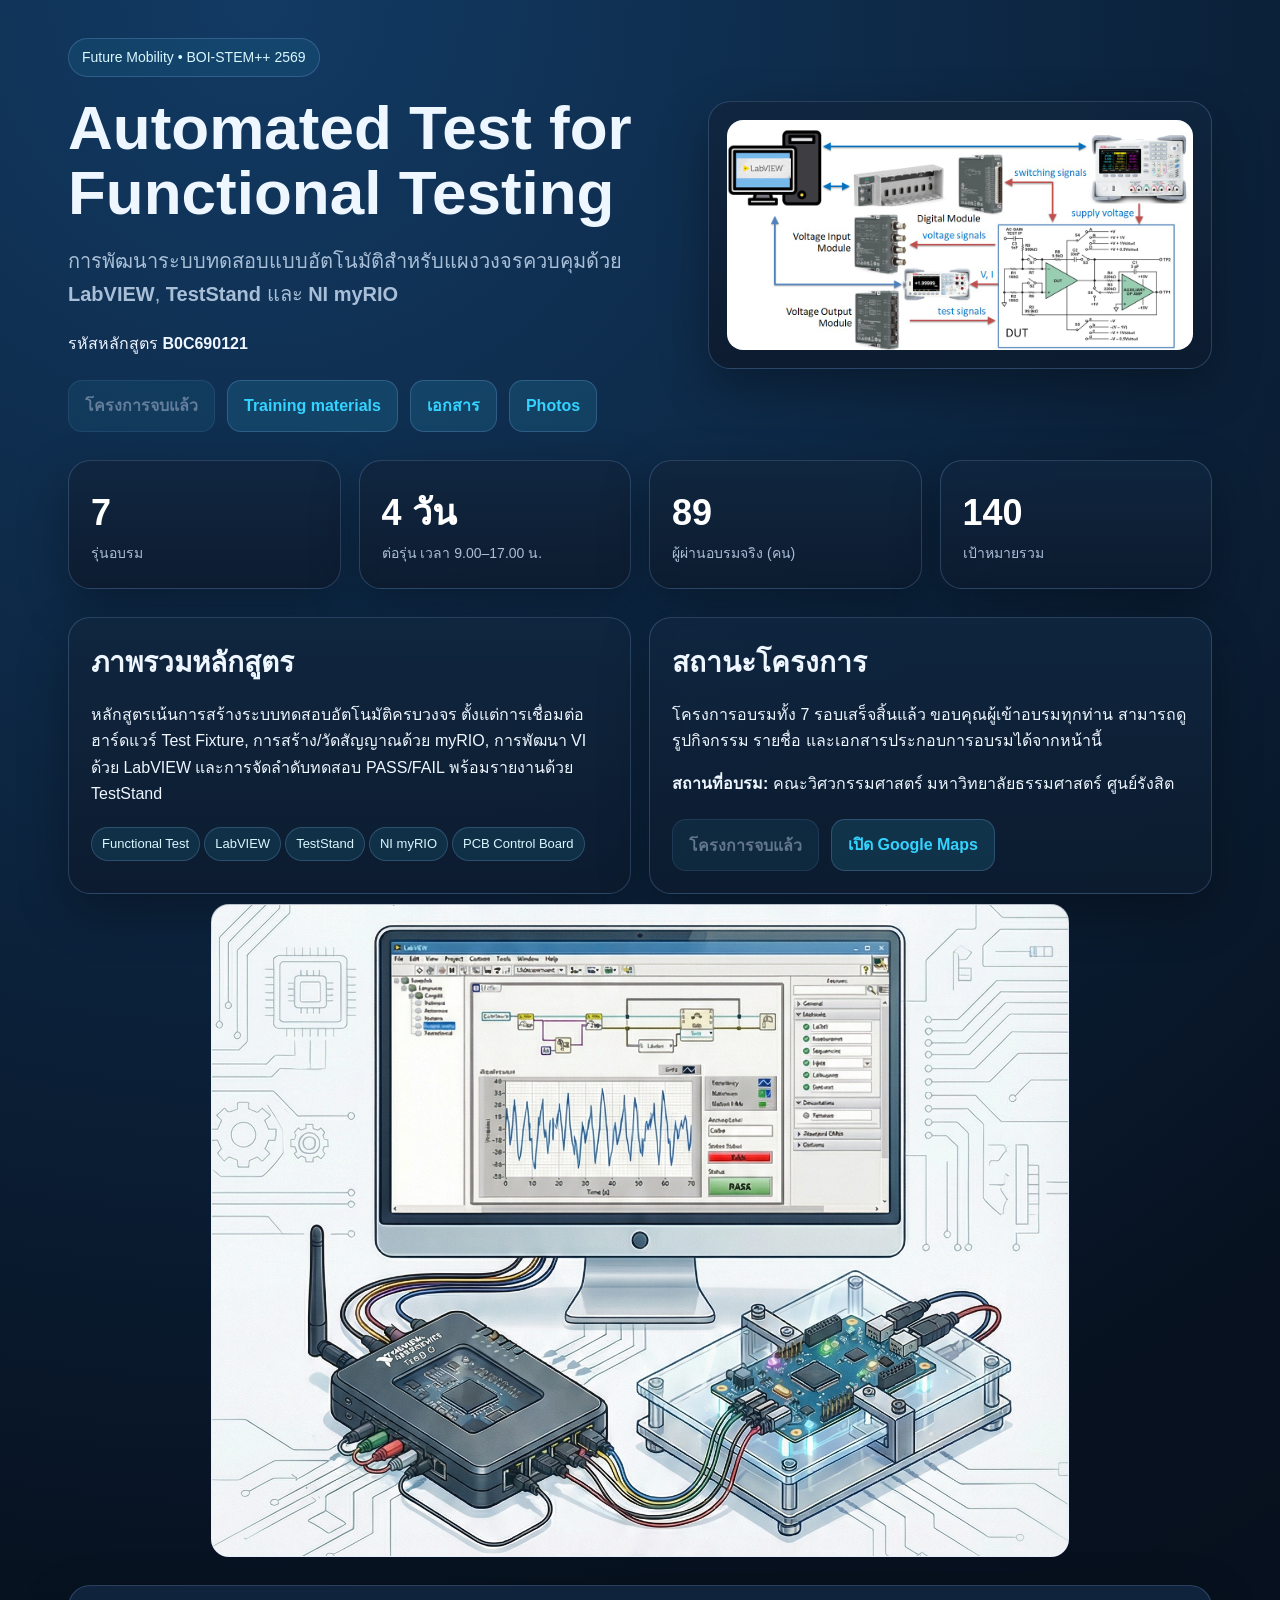
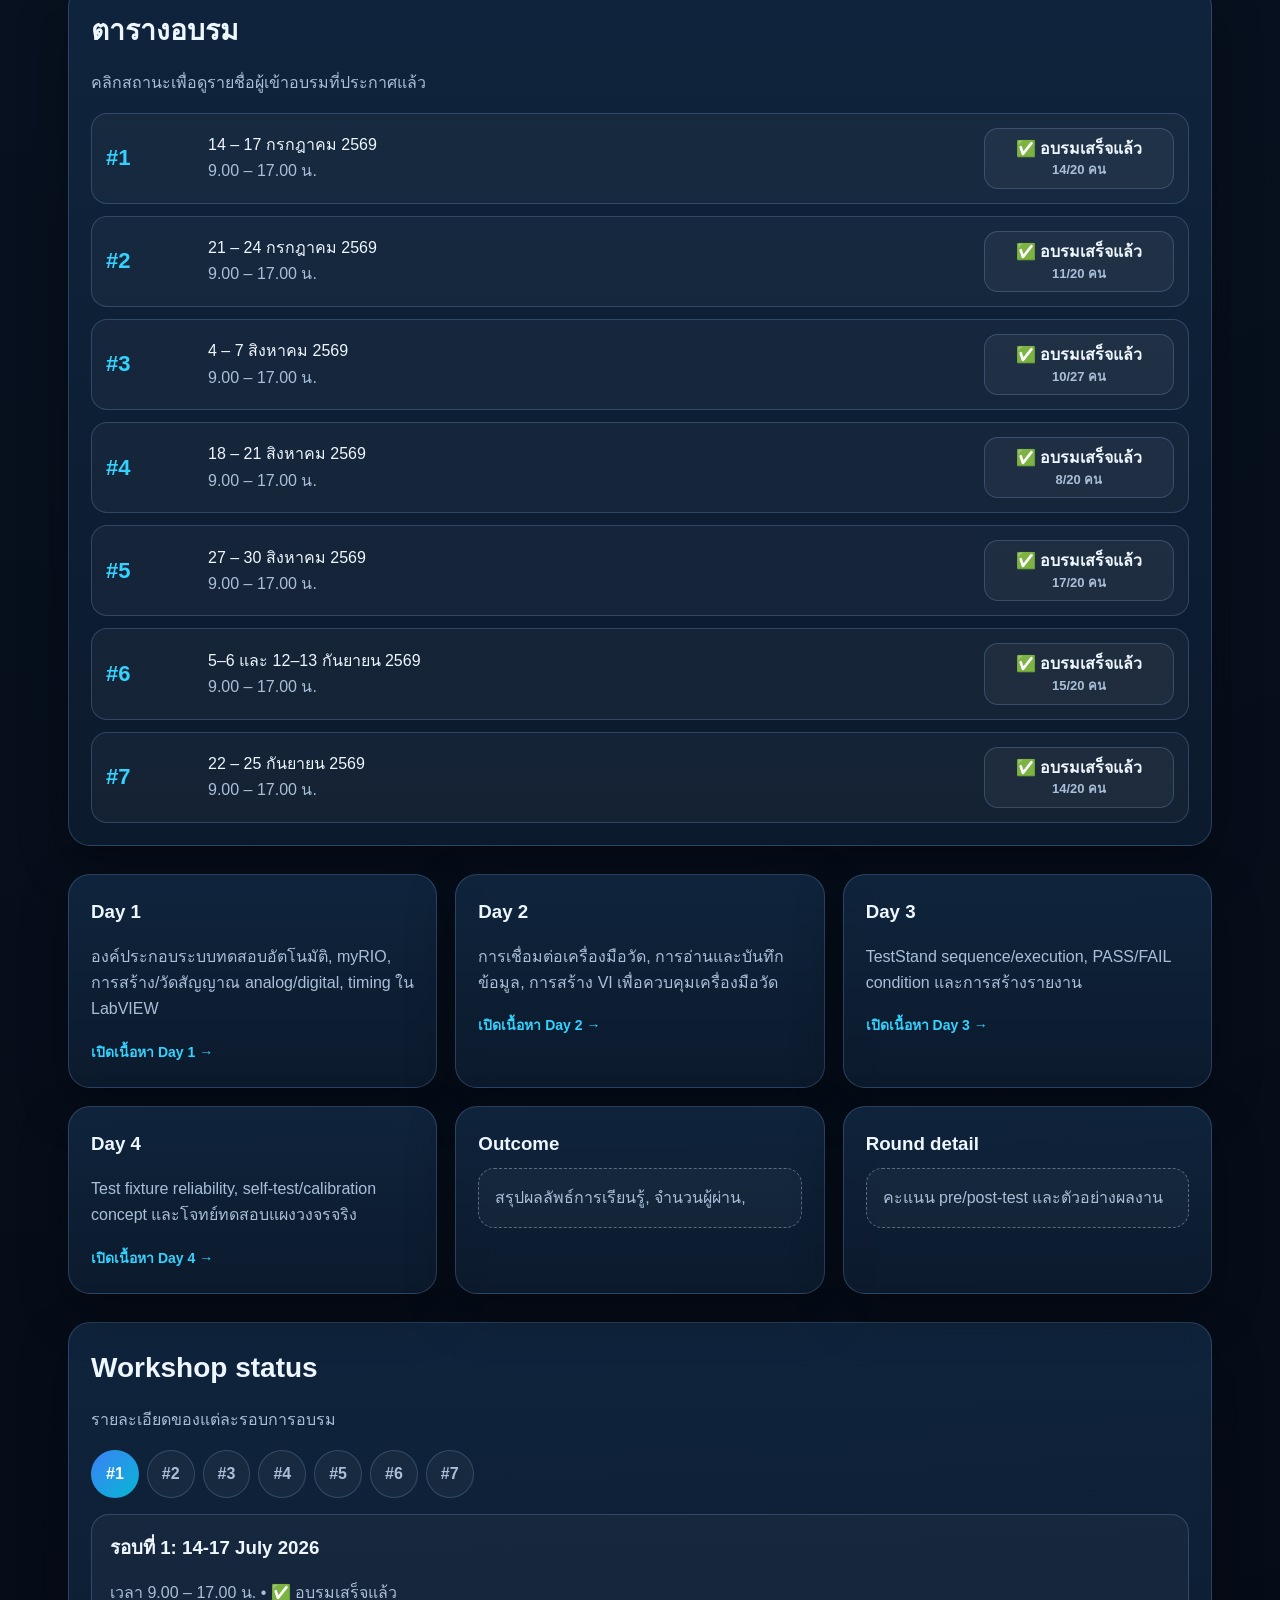
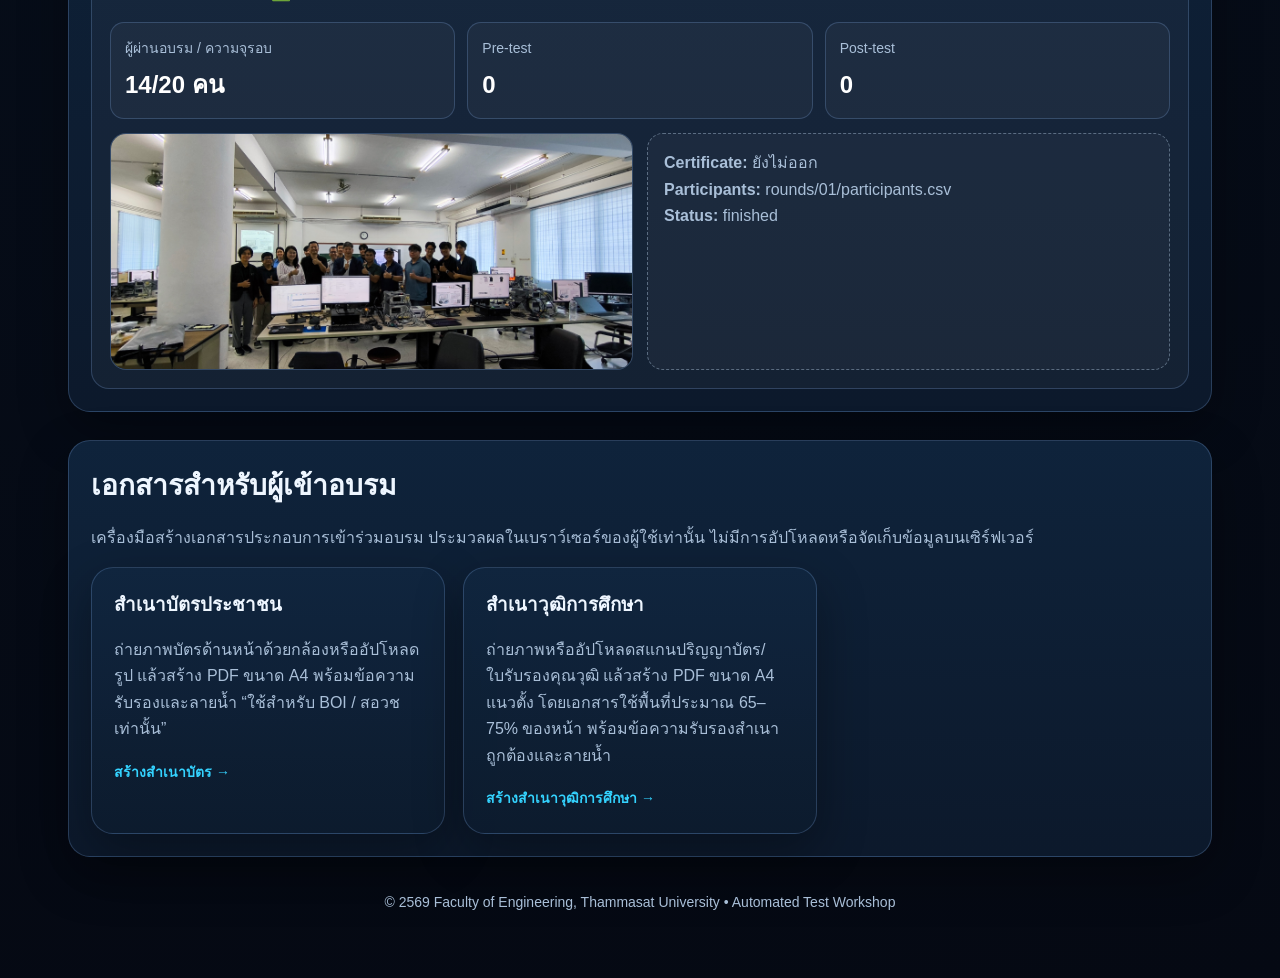
==== commit a88bcb05: "Reconcile workshop attendance and derive dashboard totals from rosters" ====
--- a/index.html
+++ b/index.html
@@ -268,7 +268,7 @@
     <section class="section grid grid-4">
       <div class="card"><div class="stat">7</div><div class="label">รุ่นอบรม</div></div>
       <div class="card"><div class="stat">4 วัน</div><div class="label">ต่อรุ่น เวลา 9.00–17.00 น.</div></div>
-      <div class="card"><div class="stat">20</div><div class="label">คนต่อรุ่น</div></div>
+      <div class="card"><div class="stat" id="attendee-total" aria-live="polite">–</div><div class="label">ผู้ผ่านอบรมจริง (คน)</div></div>
       <div class="card"><div class="stat">140</div><div class="label">เป้าหมายรวม</div></div>
     </section>
 
@@ -640,8 +640,26 @@
       }
 
       const summary = await response.json();
+      const rows = await loadParticipants(round, summary);
+      const statusColumn = rows[0].indexOf("สถานะ");
+      if (statusColumn === -1) {
+        throw new Error(`ไม่พบคอลัมน์สถานะในรายชื่อรุ่น ${round}`);
+      }
+      summary.registered = rows.slice(1)
+        .filter(row => row[statusColumn] === "อบรมเสร็จแล้ว").length;
       summaryCache.set(round, summary);
       return summary;
+    }
+
+    async function initializeAttendanceTotal() {
+      const totalElement = document.getElementById("attendee-total");
+      try {
+        const summaries = await Promise.all(ROUND_IDS.map(loadSummary));
+        totalElement.textContent = summaries.reduce((total, summary) => total + summary.registered, 0);
+      } catch (error) {
+        totalElement.textContent = "ไม่พร้อม";
+        console.info(error.message);
+      }
     }
 
     function parseCSV(csvText) {
@@ -805,7 +823,7 @@
         </p>
 
         <div class="summary-metrics">
-          ${renderMetric("Registration", `${registered}/${capacity} คน`)}
+          ${renderMetric("ผู้ผ่านอบรม / ความจุรอบ", `${registered}/${capacity} คน`)}
           ${renderMetric("Pre-test", preTest)}
           ${renderMetric("Post-test", postTest)}
         </div>
@@ -994,6 +1012,7 @@
     });
 
     ROUND_IDS.forEach(initializeWorkshopPanel);
+    initializeAttendanceTotal();
 
     modalCloseButton.addEventListener("click", closeModal);
 
